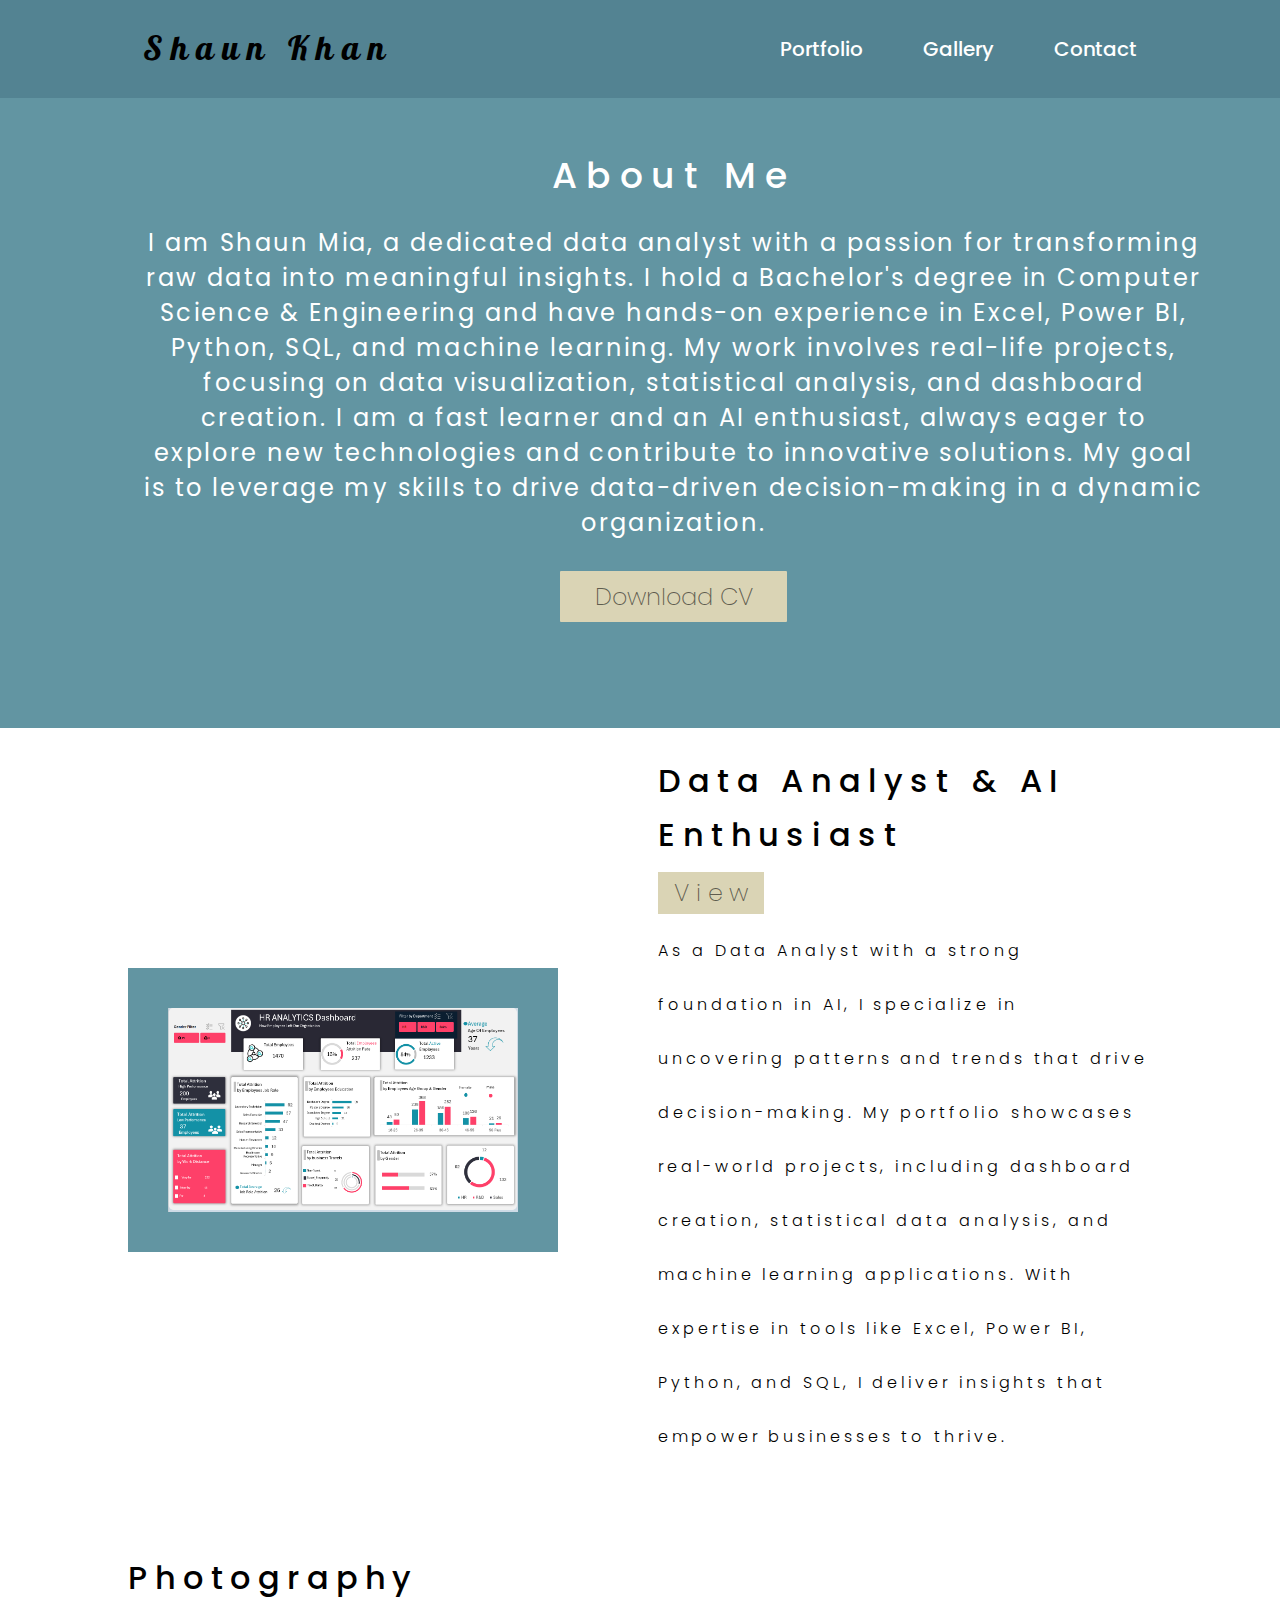
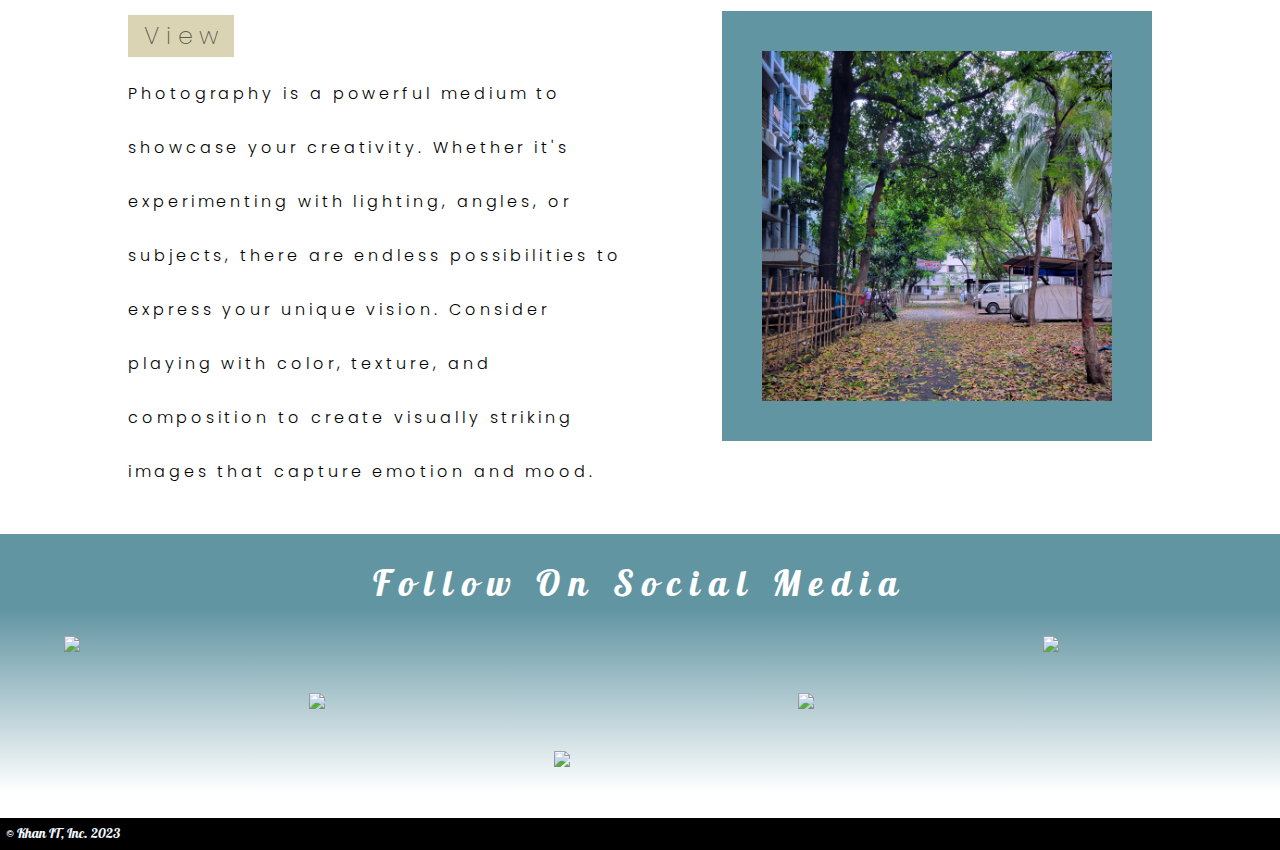
==== index.html @ d235b8f8 "Add files via upload" ====
<!DOCTYPE html>
<html lang="en">

<head>
    <meta charset="UTF-8">
    <meta http-equiv="X-UA-Compatible" content="IE=edge">
    <meta name="viewport" content="width=device-width, initial-scale=1.0">
    <title>Shaun Khan </title>

    <!-- font style-->
    <link rel="preconnect" href="https://fonts.googleapis.com">
    <link rel="preconnect" href="https://fonts.gstatic.com" crossorigin>
    <link href="https://fonts.googleapis.com/css2?family=Pattaya&family=Poppins&display=swap" rel="stylesheet">

    <!-- font awesome -->
    <link rel="stylesheet" href="https://cdnjs.cloudflare.com/ajax/libs/font-awesome/6.3.0/css/all.min.css"
        integrity="sha512-SzlrxWUlpfuzQ+pcUCosxcglQRNAq/DZjVsC0lE40xsADsfeQoEypE+enwcOiGjk/bSuGGKHEyjSoQ1zVisanQ=="
        crossorigin="anonymous" referrerpolicy="no-referrer" />

    <!-- css files -->
    <link rel="stylesheet" href="./styles/style.css">
</head>

<body>
    <!-- navigation bar -->
    <header class="header">
        <nav>
            <h2 class="nav-title"><a href="./index.html">Shaun Khan </a></h2>
            <ul class="navbar">
                <li><a class="section" href="./Portfolio.html">Portfolio</a></li>
                <li><a class="section" href="./Gallery.html">Gallery</a></li>
                <li><a class="section" href="./Contact.html">Contact</a></li>

            </ul>
        </nav>
    </header>

    <!-- my bio -->
    <section class="my_bio">
        <div class="bio_img">
            <img src="./image/shaun.jpg" alt="">
        </div>
        <div>

        </div>
        <div class="bio_text">
            <h3 class="bio_head">About Me</h3>
            <p class="bio_text">I am Shaun Mia, a dedicated data analyst with a passion for transforming raw data into meaningful insights. 
                I hold a Bachelor's degree in Computer Science & Engineering and have hands-on experience in Excel, Power BI, Python, SQL, 
                and machine learning. My work involves real-life projects, focusing on data visualization, statistical analysis, 
                and dashboard creation. I am a fast learner and an AI enthusiast, always eager to explore new technologies and contribute 
                to innovative solutions. My goal is to leverage my skills to drive data-driven decision-making in a dynamic organization.
            </p>
            <button class="bio_button"><a
                    href="https://drive.google.com/file/d/1jmgyfifZ_jBdbX8SLZ7q5-97VFwPtoEP/view?usp=sharing"
                    target="_blank">Download CV</a></button>
            <p>
                <a href="https://github.com/shaun-mia" target="_blank"><i class="fa-brands fa-github"></i></a>
                <a href="https://www.linkedin.com/in/shaun-mia" target="_blank"><i
                        class="fa-brands fa-linkedin"></i></a>
                <a href="https://twitter.com/Shaun__Khan" target="_blank"><i class="fa-brands fa-twitter"></i></a>
                <a href="https://www.facebook.com/nameisshaun" target="_blank"><i
                        class="fa-brands fa-facebook-f"></i></a>
                <a href="https://instagram.com/nameisshaun" target="_blank"><i class="fa-brands fa-instagram"></i></a>
            </p>
        </div>
    </section>


    <!-- work section -->

    <section class="work">
        <div class="work_part_1">
            <img src="./image/Dashboard_1.png">
        </div>
        <div class="work_part_2">
            <div class="work_head">
                <h3 class="work_text">Data Analyst & AI Enthusiast</h3>
                <button class="bio_button"><a href="./web_dev.html">V i e w</a></button>
            </div>
            <p class="work_details">As a Data Analyst with a strong foundation in AI, I specialize in uncovering patterns and trends that drive decision-making. 
                My portfolio showcases real-world projects, including dashboard creation, statistical data analysis, and machine learning applications. 
                With expertise in tools like Excel, Power BI, Python, and SQL, I deliver insights that empower businesses to thrive.</p>
        </div>
    </section>

    <section class="work_1">
        <div class="work_part_1">
            <img src="./image/photo.jpg">
        </div>
        <div class="work_part_2">
            <div class="work_head">
                <h3 class="work_text">Photography</h3>
                <button class="bio_button"><a href="./photography.html">V i e w</a></button>
            </div>
            <p class="work_details">Photography is a powerful medium to showcase your creativity. Whether it's
                experimenting with lighting, angles, or subjects, there are endless possibilities to express your unique
                vision. Consider playing with color, texture, and composition to create visually striking images that
                capture emotion and mood.</p>
        </div>
    </section>

    <!-- 
    Some Facts
    <section class="some-facts">
        <h3 class="facts-head">Some Facts About Me</h3>
        <p class="facts-caption">There are many variations of passages of Lorem Ipsum available, but the majority
            have suffered alteration.</p>

        <div class="facts">
            <div class="facts-items">
                <img src="./image/ribon.png" alt="" class="facts-img">
                <h3 class="facts-items-head">5</h3>
                <p class="facts-items-caption">Certificate</p>
            </div>
            <div class="facts-items">
                <img src="./image/projects.png" alt="" class="facts-img">
                <h3 class="facts-items-head">12</h3>
                <p class="facts-items-caption">Project Finished</p>
            </div>
            <div class="facts-items">
                <img src="./image/customers.png" alt="" class="facts-img">
                <h3 class="facts-items-head">0</h3>
                <p class="facts-items-caption">Clients Worked</p>
            </div>
            <div class="facts-items">
                <img src="./image/email.png" alt="" class="facts-img">
                <h3 class="facts-items-head">1120</h3>
                <p class="facts-items-caption">Email Send</p>
            </div>
        </div>
        -->
    </section>

    <!-- footer section -->
    <h3 class="footer_head">Follow On Social Media</h3>
    <section class="footer_part">
        <img class="image_1" src="./image/shaun_1.jpg">
        <img class="image_2" src="./image/shaun_2.jpg">
        <img class="image_3" src="./image/shaun_3.jpg">
        <img class="image_4" src="./image/shaun_4.jpg">
        <img class="image_5" src="./image/shaun_5.jpg">
    </section>
    <footer id="contact">
        <p>
            <a href="Tel:+8801976133731"><i class="fa-solid fa-phone"></i></a>
            <a href="mailto:shaunmia.cse@gmail.com"><i class="fa-solid fa-envelope"></i></a>
            <a href="https://github.com/shaun-mia" target="_blank"><i class="fa-brands fa-github"></i></a>
            <a href="https://www.facebook.com/nameisshaun" target="_blank"><i class="fa-brands fa-facebook-f"></i></a>
            <a href="https://instagram.com/nameisshaun" target="_blank"><i class="fa-brands fa-instagram"></i></a>
            <a href="https://twitter.com/shaun__khan" target="_blank"><i class="fa-brands fa-twitter"></i></a>
            <a href="https://www.linkedin.com/in/shaun-mia" target="_blank"><i class="fa-brands fa-linkedin"></i></a>
        </p>
    </footer>
    <div class="rights_reserved">
        <p>© Khan IT, Inc. 2023</p>
    </div>
</body>

</html>
---- styles/style.css ----
/* for all */
* {
    font-family: 'Poppins', sans-serif;
    margin: 0;
}

/* navigation bar */
nav {
    display: flex;
    justify-content: space-around;
    padding-top: 2%;
    padding-bottom: 2%;
    background-color: #538392 ;
    width: 100%;
    max-width: 100%;
}

nav ul {
    display: flex;
    align-items: center;
}

nav li {
    list-style: none;
    margin-left: 60px;
}

.section {
    text-decoration: none;
    font-style: normal;
    font-weight: 500;
    font-size: 20px;
    color: #FFFFFF;
}

.nav-title a {
    font-family: 'Pattaya', sans-serif;
    font-weight: 400;
    font-size: 34px;
    text-decoration: none;
    letter-spacing: 0.245em;
    color: #000000;
}

/* my bio */

.my_bio {
    background-color: #6295A2;
    display: flex;
    gap: 3%;
    align-items: center;
    padding-top: 4%;
    padding-bottom: 4%;
    padding-left: 6%;
    padding-right: 6%;
}

.bio_img {}

.bio_img img {
    width: 500px;
    border-radius: 50%;
}

.bio_head {
    font-weight: 500;
    font-size: 36px;
    line-height: 54px;
    letter-spacing: 0.245em;
    text-align: center;
    color: #FFFFFF;
    margin-bottom: 2%;
}

.bio_text {
    font-weight: 400;
    font-size: 24px;
    letter-spacing: 0.1em;
    text-align: center;
    color: #FFFFFF;
    margin-bottom: 3%;
}


.bio_button {
    background: #DAD4B5;
    color: rgba(0, 0, 0, 0.57);
    border-radius: 1px;
    font-weight: 200;
    font-size: 24px;
    text-align: center;
    border: 0;
    padding-top: 0.75%;
    padding-bottom: 0.75%;
    padding-left: 3.25%;
    padding-right: 3.25%;
    margin-bottom: 2%;
}

.bio_button:hover {
    background-color: none;
    border: 2px dashed salmon;
}

.bio_button a {
    text-decoration: none;
    color: rgba(0, 0, 0, 0.57);
}

.bio_text p a {
    text-decoration: none;
    color: whitesmoke;
    align-content:center
}

/* Portfoli section */

.Portfoli {
    display: flex;
    align-items: center;
    justify-content: space-around;
    gap: 100px;
    background-color: #6295A2;
    gap: 3%;
    align-items: center;
    padding-top: 4%;
    padding-bottom: 4%;
    padding-left: 6%;
    padding-right: 6%;
}


.Portfoli_text {
    font-weight: 500;
    font-size: 32px;
    line-height: 54px;
    letter-spacing: 0.245em;
    color: black;
    margin-bottom: 2%;
}

.Portfoli_details {
    font-weight: 300;
    font-size: 16px;
    line-height: 54px;
    letter-spacing: 0.245em;
    color: black;
    margin-bottom: 2%;
}

.Portfoli_part_1 img {
    width: 350px;
    padding: 40px;
    background-color: #6295A2;
}

.Portfoli_head .bio_button {
    background-color: #6295A2;
    border-radius: 0%;
}

.Portfoli_1 {
    display: flex;
    margin-top: 6%;
    margin-bottom: 2%;
    margin-left: 10%;
    margin-right: 10%;
    align-items: center;
    flex-direction: row-reverse;
    justify-content: space-around;
    gap: 100px;
}

/* footer_part */

.footer_part {
    display: flex;
    gap: 2%;
    background-image: linear-gradient(to top, white, #6295A2);
    padding-top: 2%;
    padding-bottom: 2%;
    padding-left: 5%;
    padding-right: 5%;
    justify-content: space-between;

}

.footer_part img {
    width: 15%;
}

.image_1 {
    margin-bottom: 10%;
}

.image_2 {
    margin-top: 5%;
    margin-bottom: 5%;
}

.image_3 {
    margin-top: 10%;
}

.image_4 {
    margin-top: 5%;
    margin-bottom: 5%;
}

.image_5 {
    margin-bottom: 10%;
}

.footer_head {
    font-family: 'Pattaya';
    font-weight: 200;
    font-size: 36px;
    letter-spacing: 0.245em;
    text-align: center;
    background-color: #6295A2;
    color: #FFFFFF;
    margin-bottom: 2%;
    margin-bottom: 0%;
    padding-top: 2%;
    text-align: center;
}

footer p {
    display: flex;
    align-items: center;
    justify-content: center;
    gap: 1%;
    margin-bottom: 2%;
}

footer p a {
    text-decoration: none;
    color: gray;
    font-size: larger;
}

.rights_reserved p {
    font-family: 'Pattaya';
    color: aliceblue;
    background-color: black;
    font-weight: 100;
    font-size: 14px;
    padding: 0.5%;
}


/* work section */

.work {
    display: flex;
    margin-top: 2%;
    margin-bottom: 2%;
    margin-left: 10%;
    margin-right: 10%;
    align-items: center;
    justify-content: space-around;
    gap: 100px;
}

.work_text {
    font-weight: 500;
    font-size: 32px;
    line-height: 54px;
    letter-spacing: 0.245em;
    color: black;
    margin-bottom: 2%;
}

.work_details {
    font-weight: 300;
    font-size: 16px;
    line-height: 54px;
    letter-spacing: 0.245em;
    color: black;
    margin-bottom: 2%;
}

.work_part_1 img {
    width: 350px;
    padding: 40px;
    background-color: #6295A2;
}

.work_head .bio_button {
    background-color: #DAD4B5;
    border-radius: 0%;
}

.work_1 {
    display: flex;
    margin-top: 6%;
    margin-bottom: 2%;
    margin-left: 10%;
    margin-right: 10%;
    align-items: center;
    flex-direction: row-reverse;
    justify-content: space-around;
    gap: 100px;
}


/* Some Facts */

.some-facts {}

.facts-head {
    font-weight: 600;
    font-size: 32px;
    line-height: 54px;
    color: black;
    margin-left: 10%;
}

.facts-caption {
    font-weight: 300;
    font-size: 16px;
    line-height: 54px;
    letter-spacing: 0.245em;
    color: black;
    margin-left: 10%;
    margin-bottom: 2%;
}

.facts-items:hover {
    transform: scale(1.05);
    transition: transform 0.5s;
}

.facts-items:hover {
    background-color: rgba(255, 144, 14, 0.1);
}

.facts {
    display: flex;
    gap: 3%;
    justify-content: center;
    margin-bottom: 5%;
    align-items: center;
}

.facts-img {
    margin-top: 20px;
}

.facts-items {
    border: 1px solid #FF900E;
    border-radius: 8px;
    width: 241.83px;
    height: 241.83px;
    text-align: center;
}

.facts-items-head {
    color: #424242;
    font-weight: 600;
    font-size: 45px;
    margin-top: 20px;
}

.facts-items-caption {
    color: #727272;
    font-weight: 600;
    font-size: 20px;
    margin-top: -15px;
}

/* Contact */

.contact_section {
    display: flex;
    justify-content: center;
    align-items: center;
    padding: 20px;
}

.contact_info {
    text-align: center;
    max-width: 600px;
    margin: auto;
}
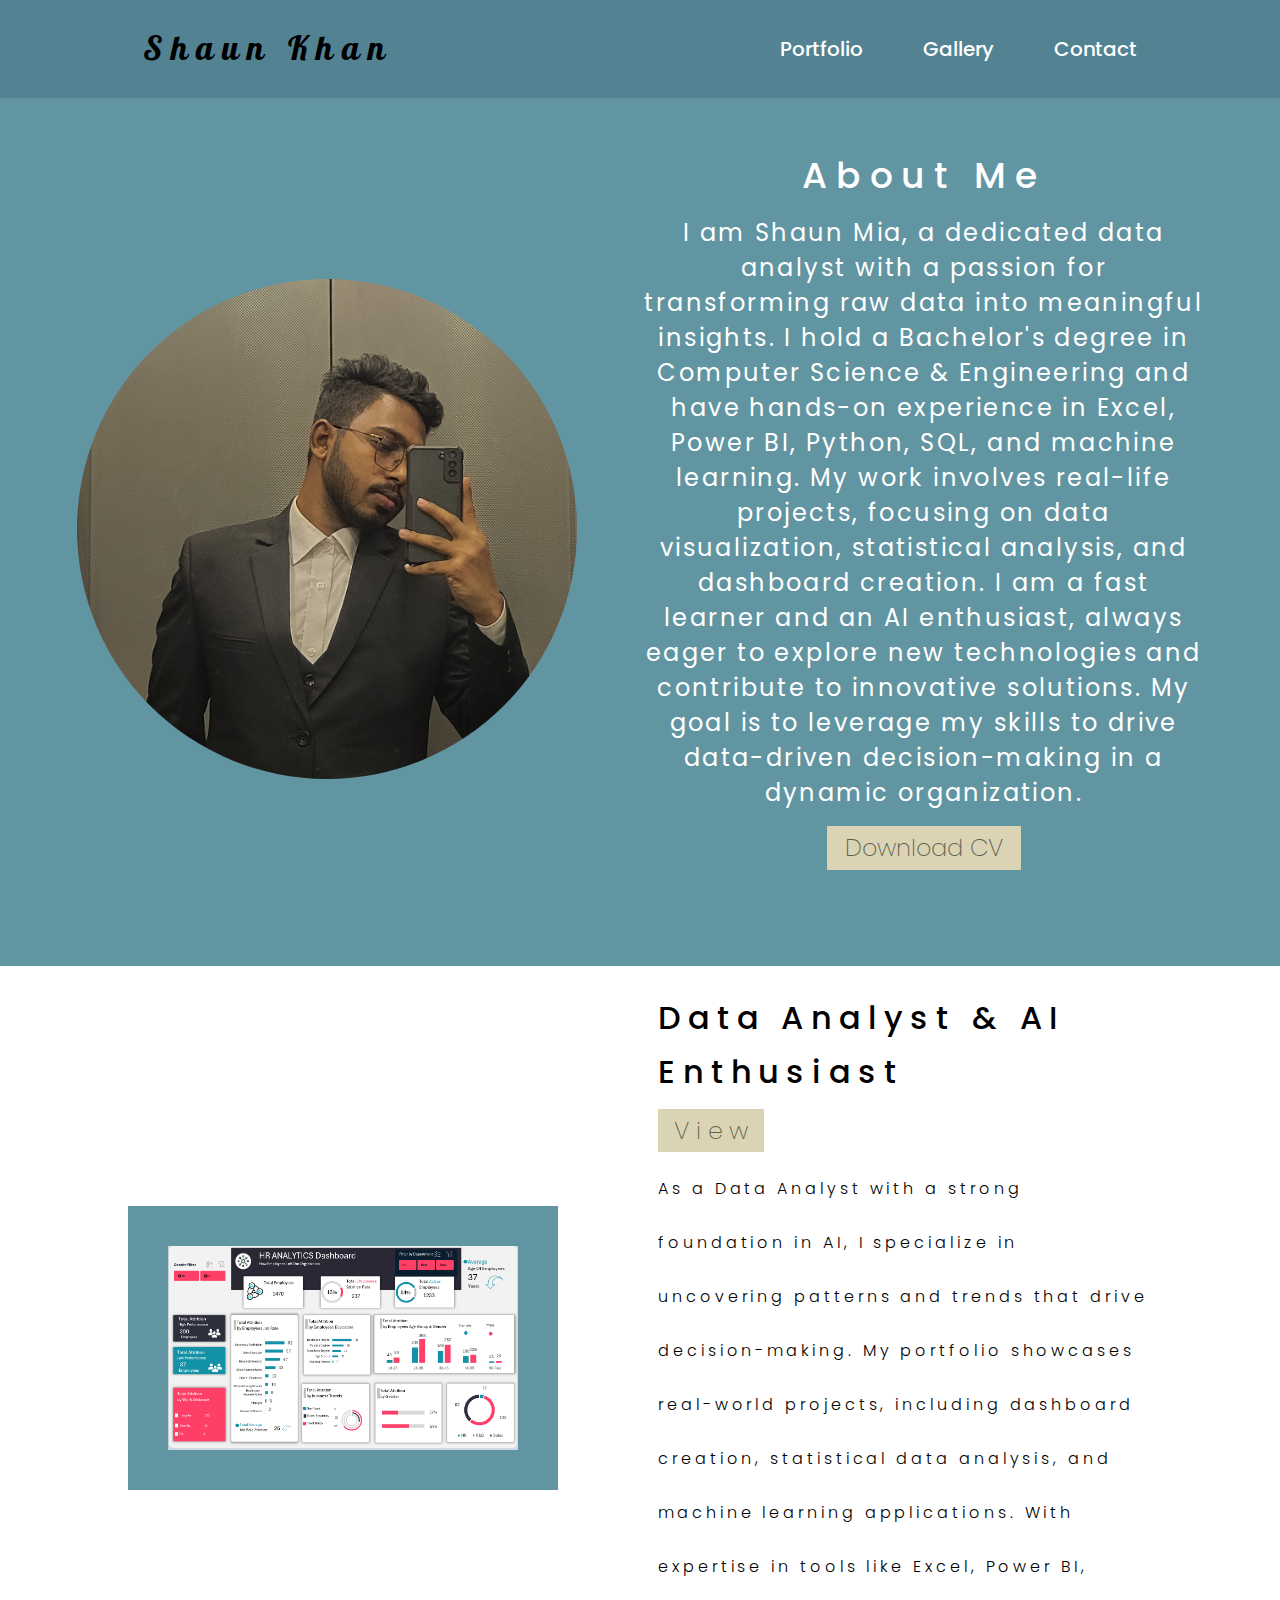
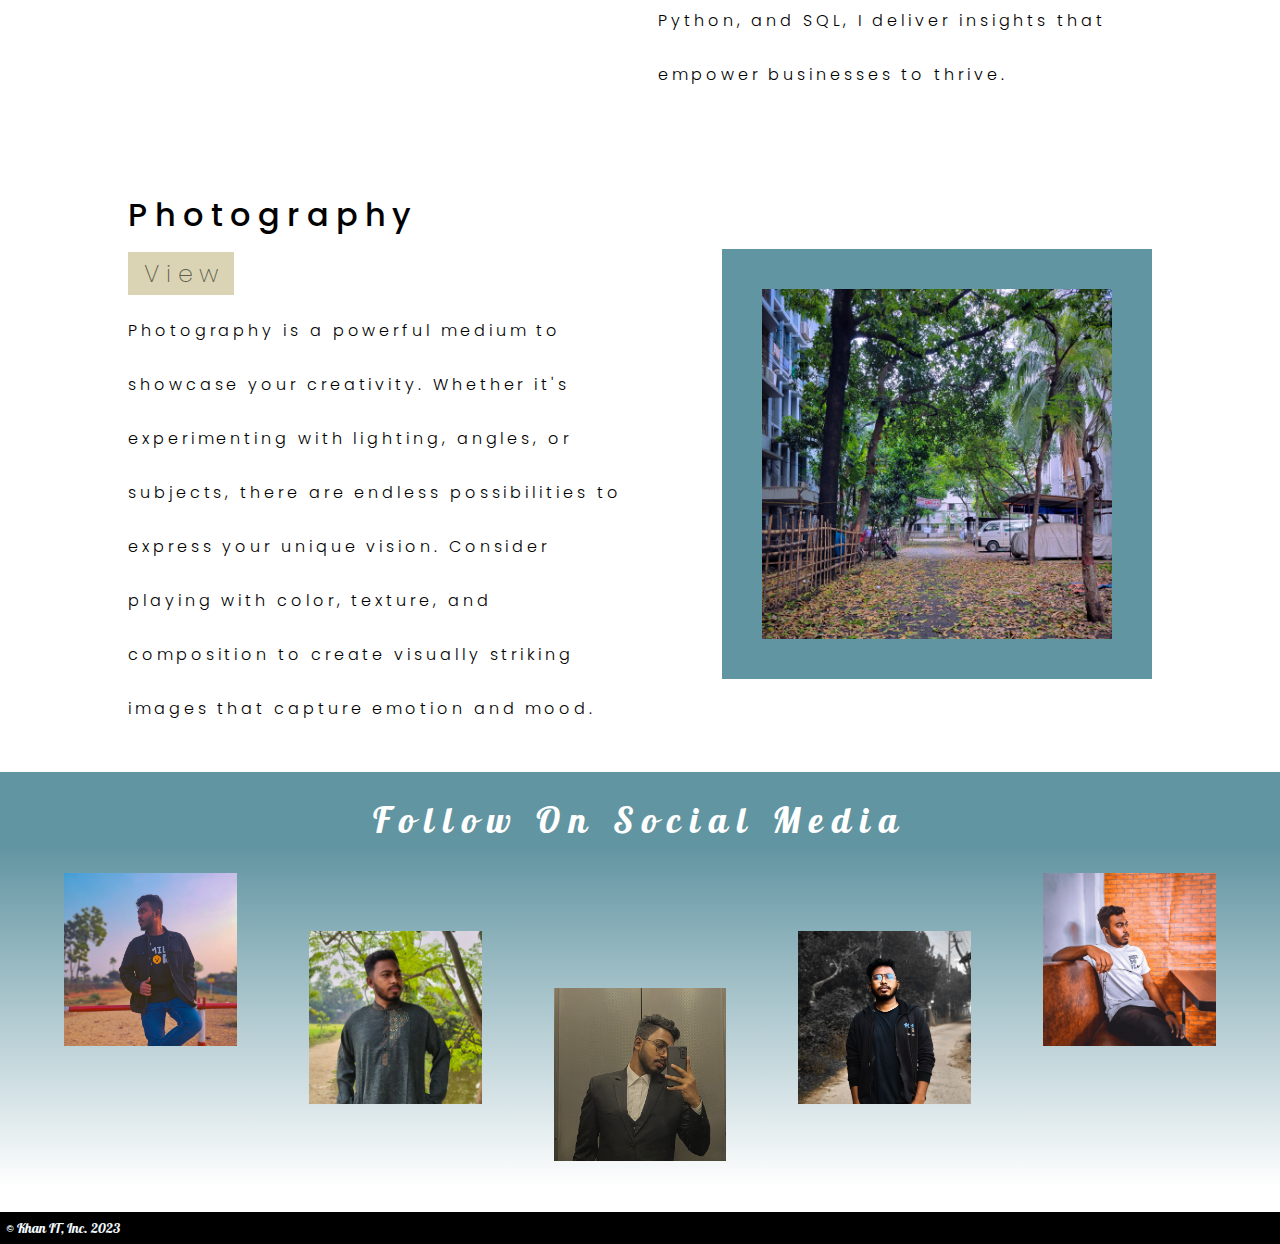
==== commit 98fb2ad1: "Update index.html" ====
--- a/index.html
+++ b/index.html
@@ -38,7 +38,7 @@
     <!-- my bio -->
     <section class="my_bio">
         <div class="bio_img">
-            <img src="./image/shaun.jpg" alt="">
+            <img src="./image/Shaun.jpg" alt="">
         </div>
         <div>
 
@@ -54,15 +54,6 @@
             <button class="bio_button"><a
                     href="https://drive.google.com/file/d/1jmgyfifZ_jBdbX8SLZ7q5-97VFwPtoEP/view?usp=sharing"
                     target="_blank">Download CV</a></button>
-            <p>
-                <a href="https://github.com/shaun-mia" target="_blank"><i class="fa-brands fa-github"></i></a>
-                <a href="https://www.linkedin.com/in/shaun-mia" target="_blank"><i
-                        class="fa-brands fa-linkedin"></i></a>
-                <a href="https://twitter.com/Shaun__Khan" target="_blank"><i class="fa-brands fa-twitter"></i></a>
-                <a href="https://www.facebook.com/nameisshaun" target="_blank"><i
-                        class="fa-brands fa-facebook-f"></i></a>
-                <a href="https://instagram.com/nameisshaun" target="_blank"><i class="fa-brands fa-instagram"></i></a>
-            </p>
         </div>
     </section>
 
@@ -76,7 +67,7 @@
         <div class="work_part_2">
             <div class="work_head">
                 <h3 class="work_text">Data Analyst & AI Enthusiast</h3>
-                <button class="bio_button"><a href="./web_dev.html">V i e w</a></button>
+                <button class="bio_button"><a href="./Portfolio.html">V i e w</a></button>
             </div>
             <p class="work_details">As a Data Analyst with a strong foundation in AI, I specialize in uncovering patterns and trends that drive decision-making. 
                 My portfolio showcases real-world projects, including dashboard creation, statistical data analysis, and machine learning applications. 
@@ -91,7 +82,7 @@
         <div class="work_part_2">
             <div class="work_head">
                 <h3 class="work_text">Photography</h3>
-                <button class="bio_button"><a href="./photography.html">V i e w</a></button>
+                <button class="bio_button"><a href="./Gallery.html">V i e w</a></button>
             </div>
             <p class="work_details">Photography is a powerful medium to showcase your creativity. Whether it's
                 experimenting with lighting, angles, or subjects, there are endless possibilities to express your unique
@@ -157,4 +148,4 @@
     </div>
 </body>
 
-</html>+</html>
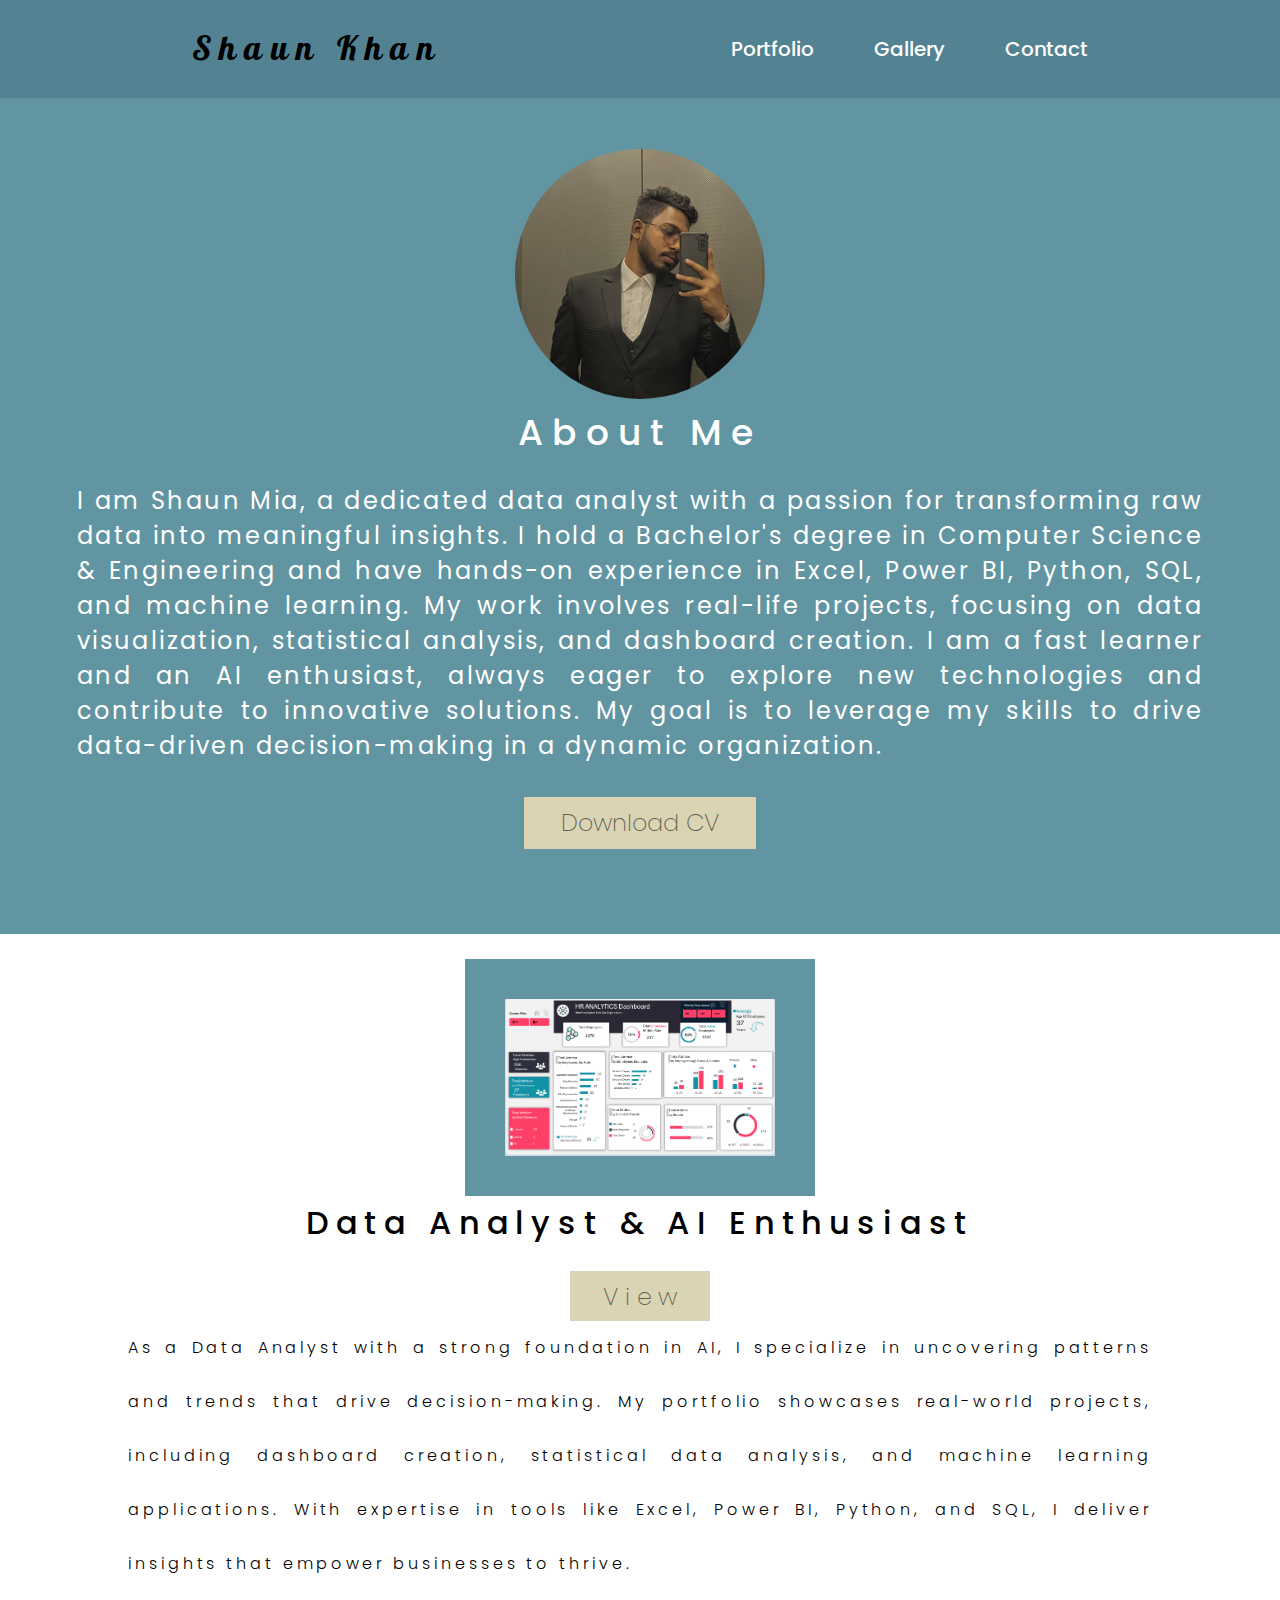
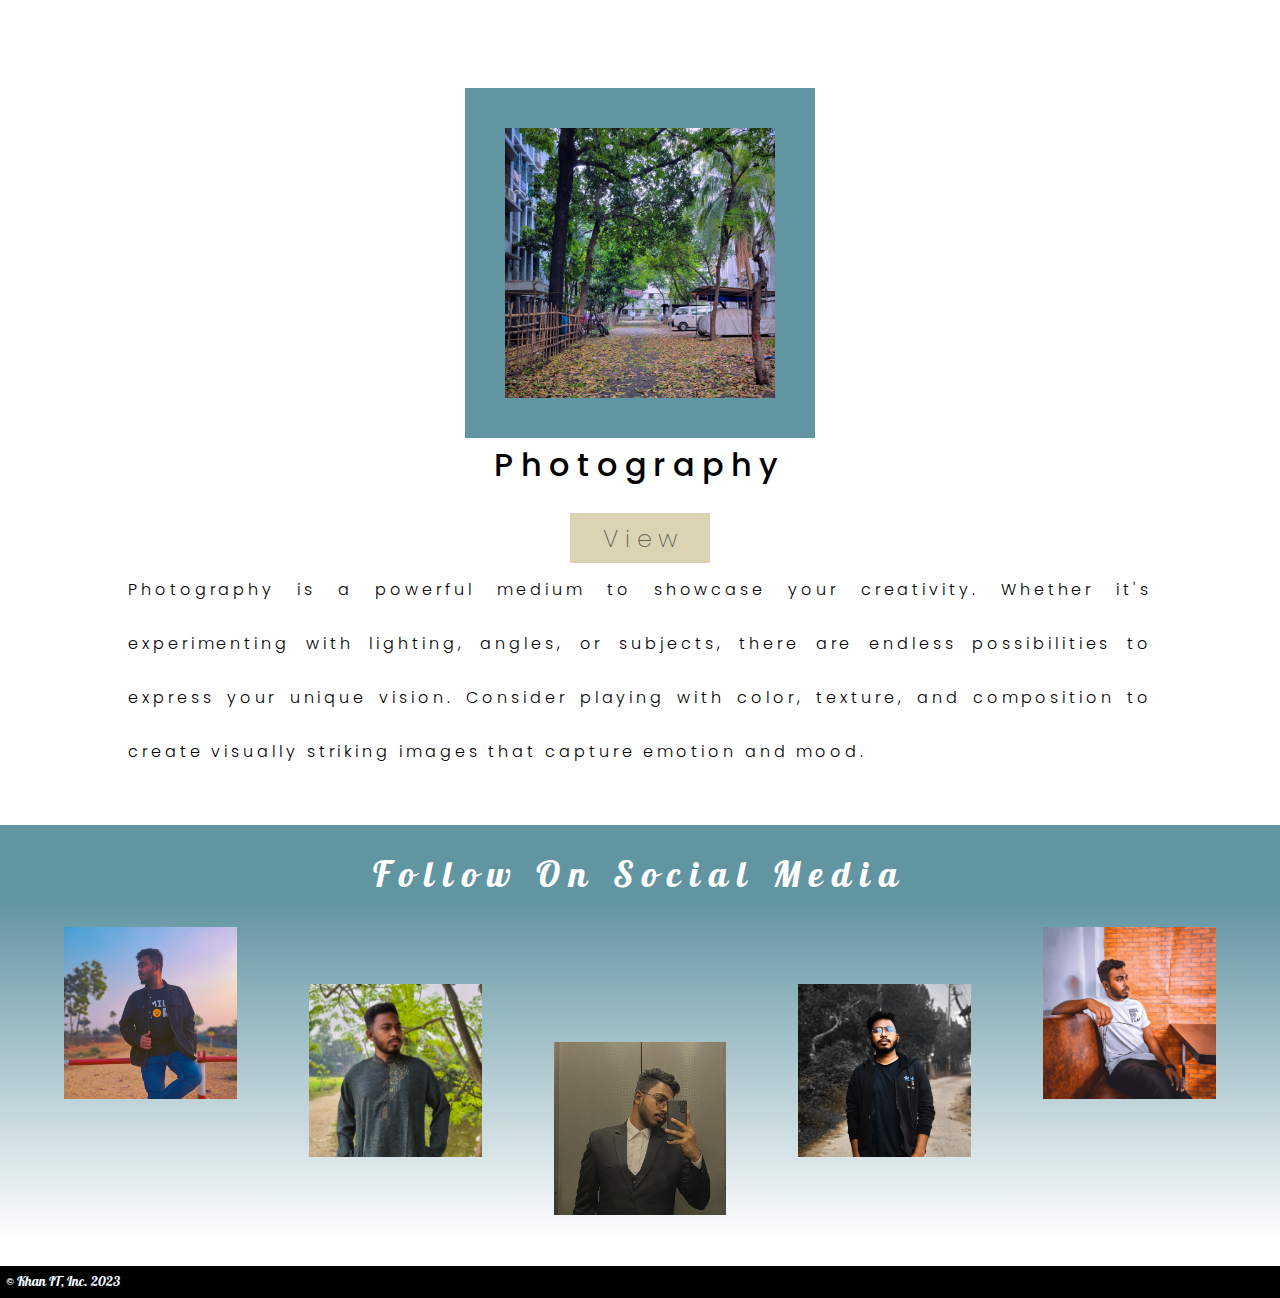
==== commit 52e8d8b3: "Update index.html" ====
--- a/index.html
+++ b/index.html
@@ -52,7 +52,7 @@
                 to innovative solutions. My goal is to leverage my skills to drive data-driven decision-making in a dynamic organization.
             </p>
             <button class="bio_button"><a
-                    href="https://drive.google.com/file/d/1jmgyfifZ_jBdbX8SLZ7q5-97VFwPtoEP/view?usp=sharing"
+                    href="https://drive.google.com/file/d/1ZMf1MwrbtR-PZMKJgoAxFKdCUxXzyrko/view?usp=sharing"
                     target="_blank">Download CV</a></button>
         </div>
     </section>
--- a/styles/style.css
+++ b/styles/style.css
@@ -2,15 +2,15 @@
 * {
     font-family: 'Poppins', sans-serif;
     margin: 0;
+    box-sizing: border-box;
 }
 
 /* navigation bar */
 nav {
     display: flex;
     justify-content: space-around;
-    padding-top: 2%;
-    padding-bottom: 2%;
-    background-color: #538392 ;
+    padding: 2% 6%;
+    background-color: #538392;
     width: 100%;
     max-width: 100%;
 }
@@ -18,6 +18,8 @@
 nav ul {
     display: flex;
     align-items: center;
+    padding: 0;
+    margin: 0;
 }
 
 nav li {
@@ -43,44 +45,14 @@
 }
 
 /* my bio */
-
 .my_bio {
     background-color: #6295A2;
     display: flex;
-    gap: 3%;
-    align-items: center;
-    padding-top: 4%;
-    padding-bottom: 4%;
-    padding-left: 6%;
-    padding-right: 6%;
-}
-
-.bio_img {}
-
-.bio_img img {
-    width: 500px;
-    border-radius: 50%;
-}
-
-.bio_head {
-    font-weight: 500;
-    font-size: 36px;
-    line-height: 54px;
-    letter-spacing: 0.245em;
-    text-align: center;
-    color: #FFFFFF;
-    margin-bottom: 2%;
-}
-
-.bio_text {
-    font-weight: 400;
-    font-size: 24px;
-    letter-spacing: 0.1em;
-    text-align: center;
-    color: #FFFFFF;
-    margin-bottom: 3%;
-}
-
+    flex-direction: column;
+    align-items: center;
+    padding: 4% 6%;
+    text-align: center;
+}
 
 .bio_button {
     background: #DAD4B5;
@@ -90,11 +62,10 @@
     font-size: 24px;
     text-align: center;
     border: 0;
-    padding-top: 0.75%;
-    padding-bottom: 0.75%;
-    padding-left: 3.25%;
-    padding-right: 3.25%;
-    margin-bottom: 2%;
+    padding: 0.75% 3.25%;
+    margin-bottom: 2%;
+    display: block;
+    margin: 0 auto; /* Center button horizontally */
 }
 
 .bio_button:hover {
@@ -107,28 +78,41 @@
     color: rgba(0, 0, 0, 0.57);
 }
 
-.bio_text p a {
-    text-decoration: none;
-    color: whitesmoke;
-    align-content:center
-}
-
-/* Portfoli section */
-
+.bio_text {
+    font-weight: 400;
+    font-size: 24px;
+    letter-spacing: 0.1em;
+    text-align: justify; /* Center text alignment */
+    color: #FFFFFF;
+    margin-bottom: 3%;
+    max-width: 100%;
+}
+
+.bio_img img {
+    width: 250px;
+    border-radius: 50%;
+}
+
+.bio_head {
+    font-weight: 500;
+    font-size: 36px;
+    text-align: center;
+    line-height: 54px;
+    letter-spacing: 0.245em;
+    color: #FFFFFF;
+    margin-bottom: 2%;
+}
+
+/* Portfolio section */
 .Portfoli {
     display: flex;
     align-items: center;
-    justify-content: space-around;
-    gap: 100px;
-    background-color: #6295A2;
-    gap: 3%;
-    align-items: center;
-    padding-top: 4%;
-    padding-bottom: 4%;
-    padding-left: 6%;
-    padding-right: 6%;
-}
-
+    justify-content: center;
+    flex-direction: column;
+    background-color: #6295A2;
+    padding: 4% 6%;
+    text-align: center;
+}
 
 .Portfoli_text {
     font-weight: 500;
@@ -152,6 +136,8 @@
     width: 350px;
     padding: 40px;
     background-color: #6295A2;
+    display: block;
+    margin: 0 auto;
 }
 
 .Portfoli_head .bio_button {
@@ -161,18 +147,13 @@
 
 .Portfoli_1 {
     display: flex;
-    margin-top: 6%;
-    margin-bottom: 2%;
-    margin-left: 10%;
-    margin-right: 10%;
-    align-items: center;
-    flex-direction: row-reverse;
-    justify-content: space-around;
-    gap: 100px;
+    margin: 6% 10% 2% 10%;
+    flex-direction: column;
+    align-items: center;
+    text-align: center;
 }
 
 /* footer_part */
-
 .footer_part {
     display: flex;
     gap: 2%;
@@ -182,7 +163,6 @@
     padding-left: 5%;
     padding-right: 5%;
     justify-content: space-between;
-
 }
 
 .footer_part img {
@@ -222,7 +202,6 @@
     margin-bottom: 2%;
     margin-bottom: 0%;
     padding-top: 2%;
-    text-align: center;
 }
 
 footer p {
@@ -248,18 +227,14 @@
     padding: 0.5%;
 }
 
-
 /* work section */
-
 .work {
     display: flex;
-    margin-top: 2%;
-    margin-bottom: 2%;
-    margin-left: 10%;
-    margin-right: 10%;
-    align-items: center;
-    justify-content: space-around;
-    gap: 100px;
+    align-items: center;
+    justify-content: center;
+    flex-direction: column;
+    margin: 2% 10%;
+    text-align: center;
 }
 
 .work_text {
@@ -269,6 +244,7 @@
     letter-spacing: 0.245em;
     color: black;
     margin-bottom: 2%;
+    text-align: center;
 }
 
 .work_details {
@@ -278,12 +254,15 @@
     letter-spacing: 0.245em;
     color: black;
     margin-bottom: 2%;
+    text-align: justify;
 }
 
 .work_part_1 img {
     width: 350px;
     padding: 40px;
     background-color: #6295A2;
+    display: block;
+    margin: 0 auto;
 }
 
 .work_head .bio_button {
@@ -293,19 +272,13 @@
 
 .work_1 {
     display: flex;
-    margin-top: 6%;
-    margin-bottom: 2%;
-    margin-left: 10%;
-    margin-right: 10%;
-    align-items: center;
-    flex-direction: row-reverse;
-    justify-content: space-around;
-    gap: 100px;
-}
-
+    margin: 6% 10% 2% 10%;
+    flex-direction: column;
+    align-items: center;
+    text-align: center;
+}
 
 /* Some Facts */
-
 .some-facts {}
 
 .facts-head {
@@ -329,9 +302,6 @@
 .facts-items:hover {
     transform: scale(1.05);
     transition: transform 0.5s;
-}
-
-.facts-items:hover {
     background-color: rgba(255, 144, 14, 0.1);
 }
 
@@ -370,7 +340,6 @@
 }
 
 /* Contact */
-
 .contact_section {
     display: flex;
     justify-content: center;
@@ -382,4 +351,91 @@
     text-align: center;
     max-width: 600px;
     margin: auto;
-}+}
+
+/* Media Queries for Responsive Design */
+@media (max-width: 1024px) {
+    .Portfoli, .work {
+        flex-direction: column;
+        align-items: center;
+        text-align: center;
+    }
+
+    .Portfoli_text, .work_text {
+        font-size: 28px;
+    }
+
+    .Portfoli_details, .work_details {
+        font-size: 14px;
+    }
+
+    .facts-head {
+        font-size: 28px;
+    }
+
+    .facts-caption {
+        font-size: 14px;
+    }
+
+    .facts-items-head {
+        font-size: 40px;
+    }
+
+    .facts-items-caption {
+        font-size: 18px;
+    }
+}
+
+@media (max-width: 768px) {
+    .nav-title a {
+        font-size: 28px;
+    }
+
+    .Portfoli_text, .work_text {
+        font-size: 24px;
+    }
+
+    .Portfoli_details, .work_details {
+        font-size: 12px;
+    }
+
+    .facts-head {
+        font-size: 24px;
+    }
+
+    .facts-caption {
+        font-size: 12px;
+    }
+
+    .facts-items-head {
+        font-size: 32px;
+    }
+
+    .facts-items-caption {
+        font-size: 16px;
+    }
+
+    .bio_img img {
+        width: 200px;
+    }
+}
+
+@media (max-width: 480px) {
+    .nav {
+        flex-direction: column;
+        align-items: center;
+    }
+
+    nav ul {
+        flex-direction: column;
+    }
+
+    nav li {
+        margin-left: 0;
+        margin-bottom: 10px;
+    }
+
+    .bio_img img {
+        width: 150px;
+    }
+}
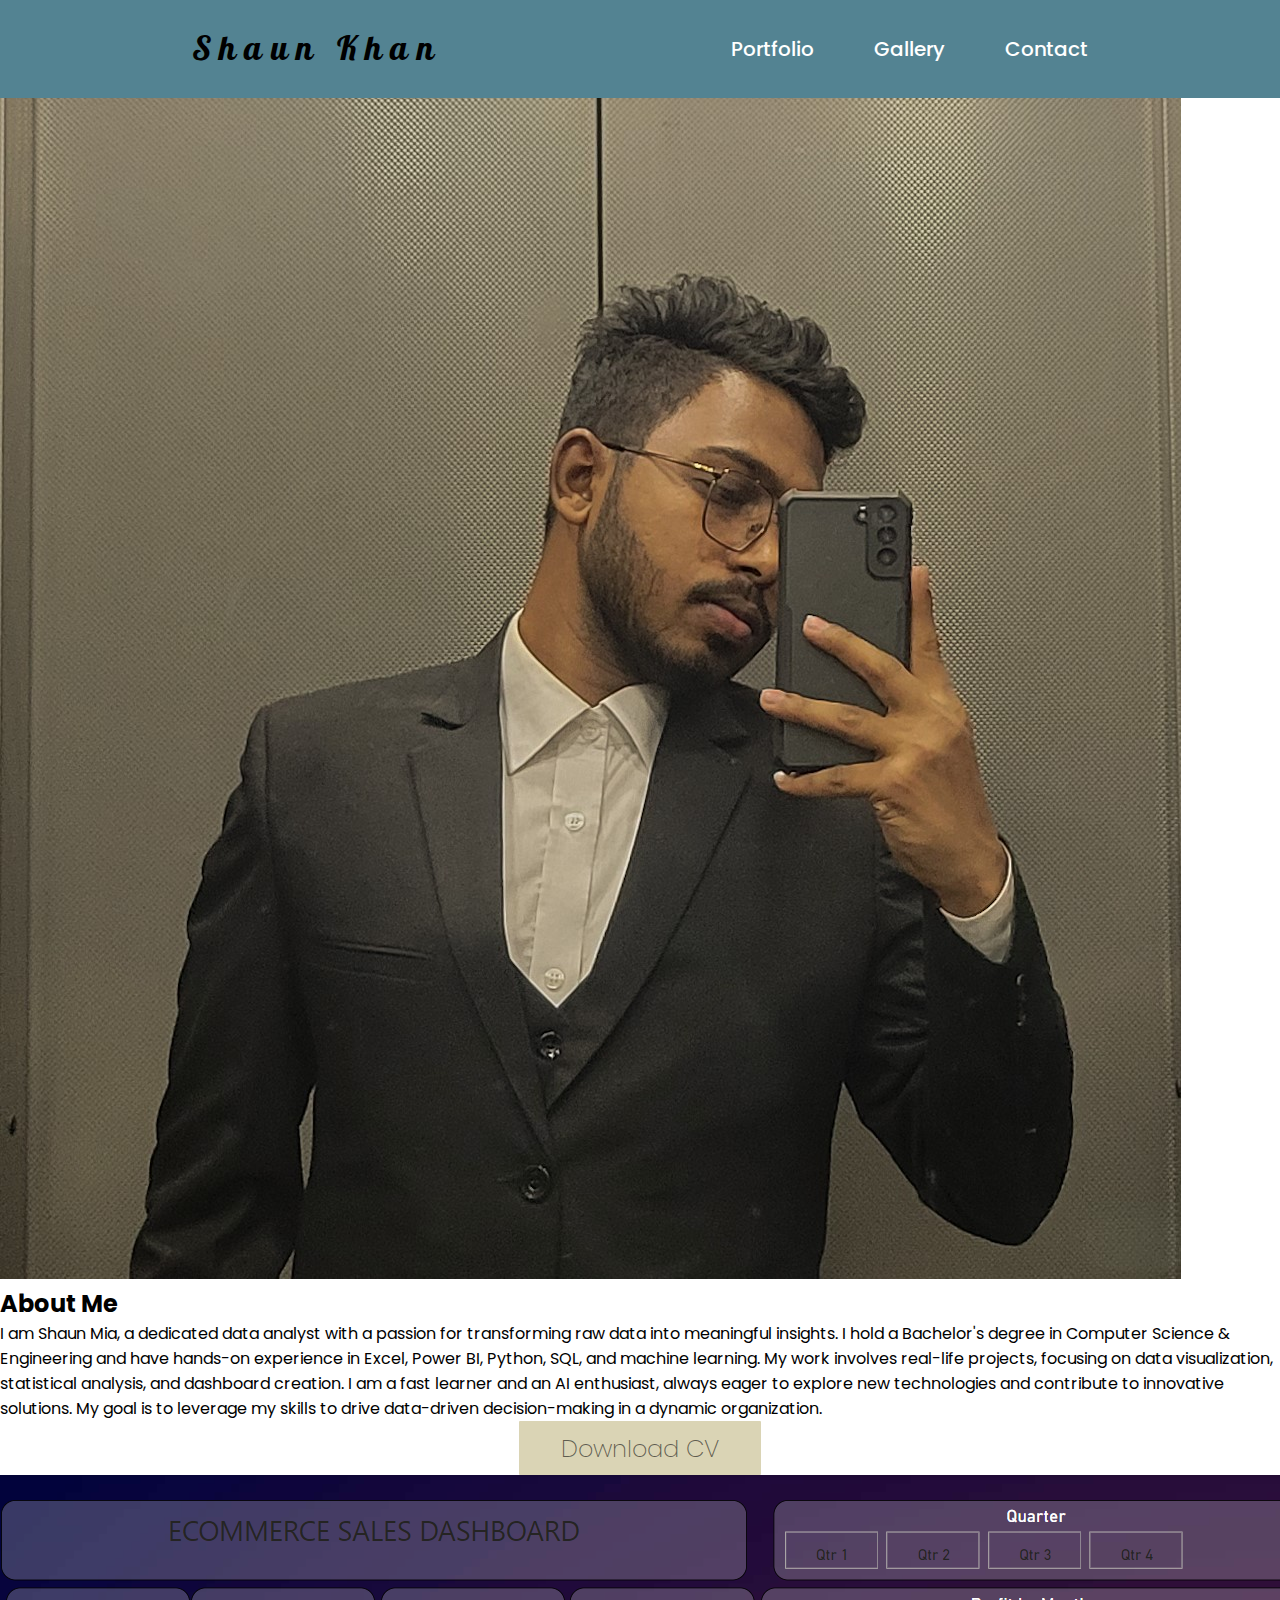
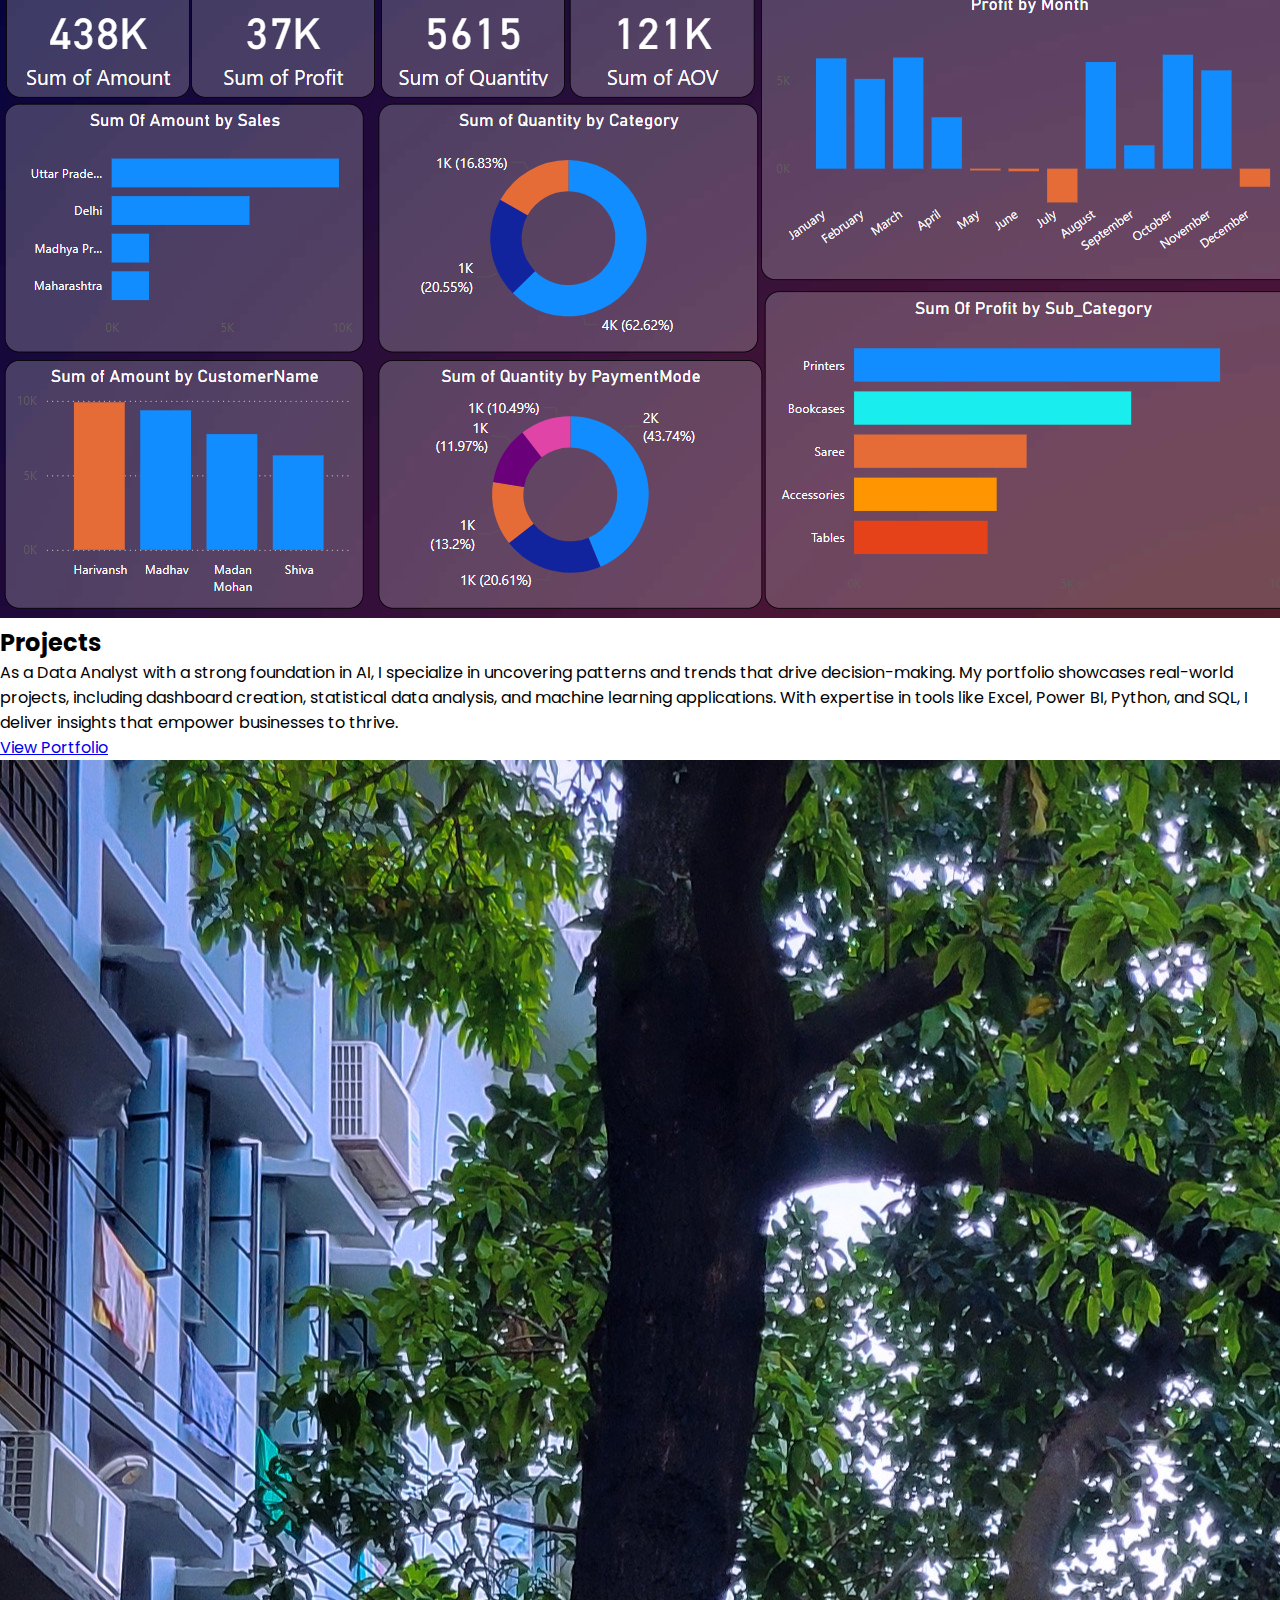
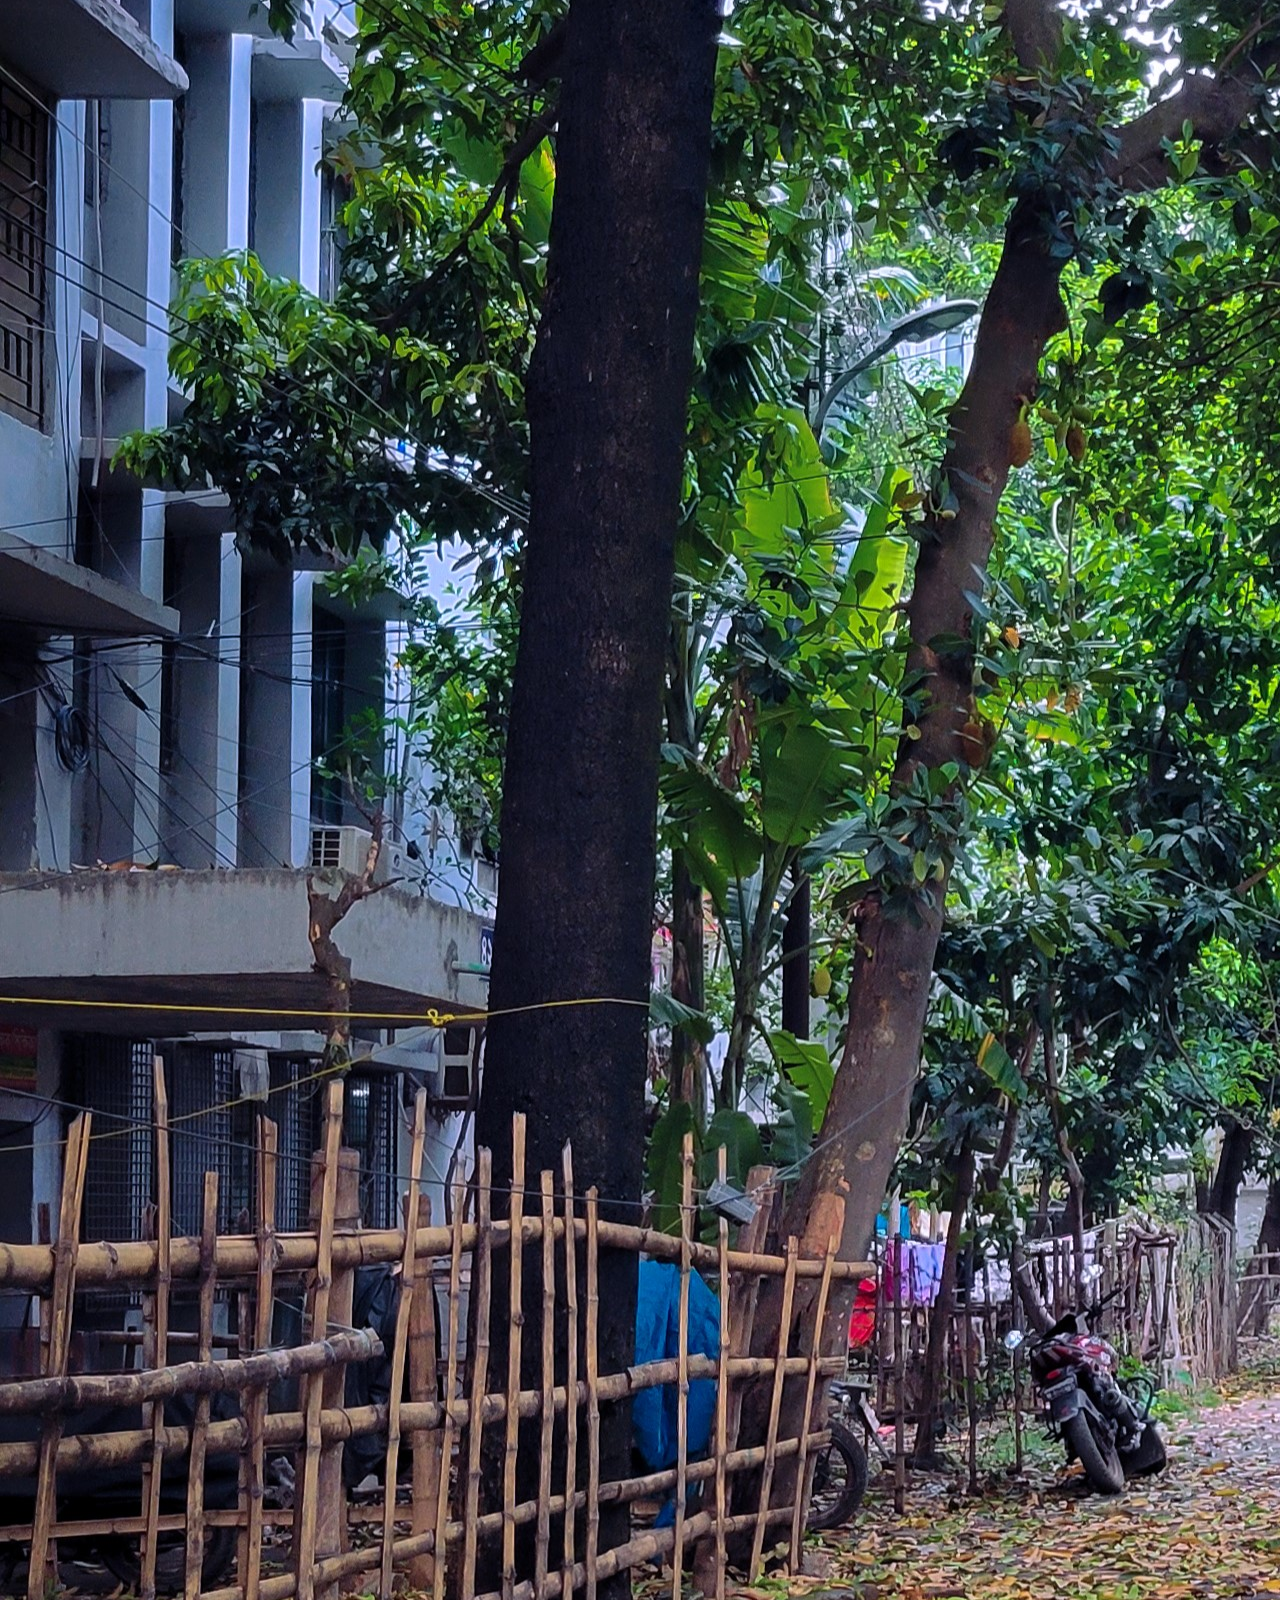
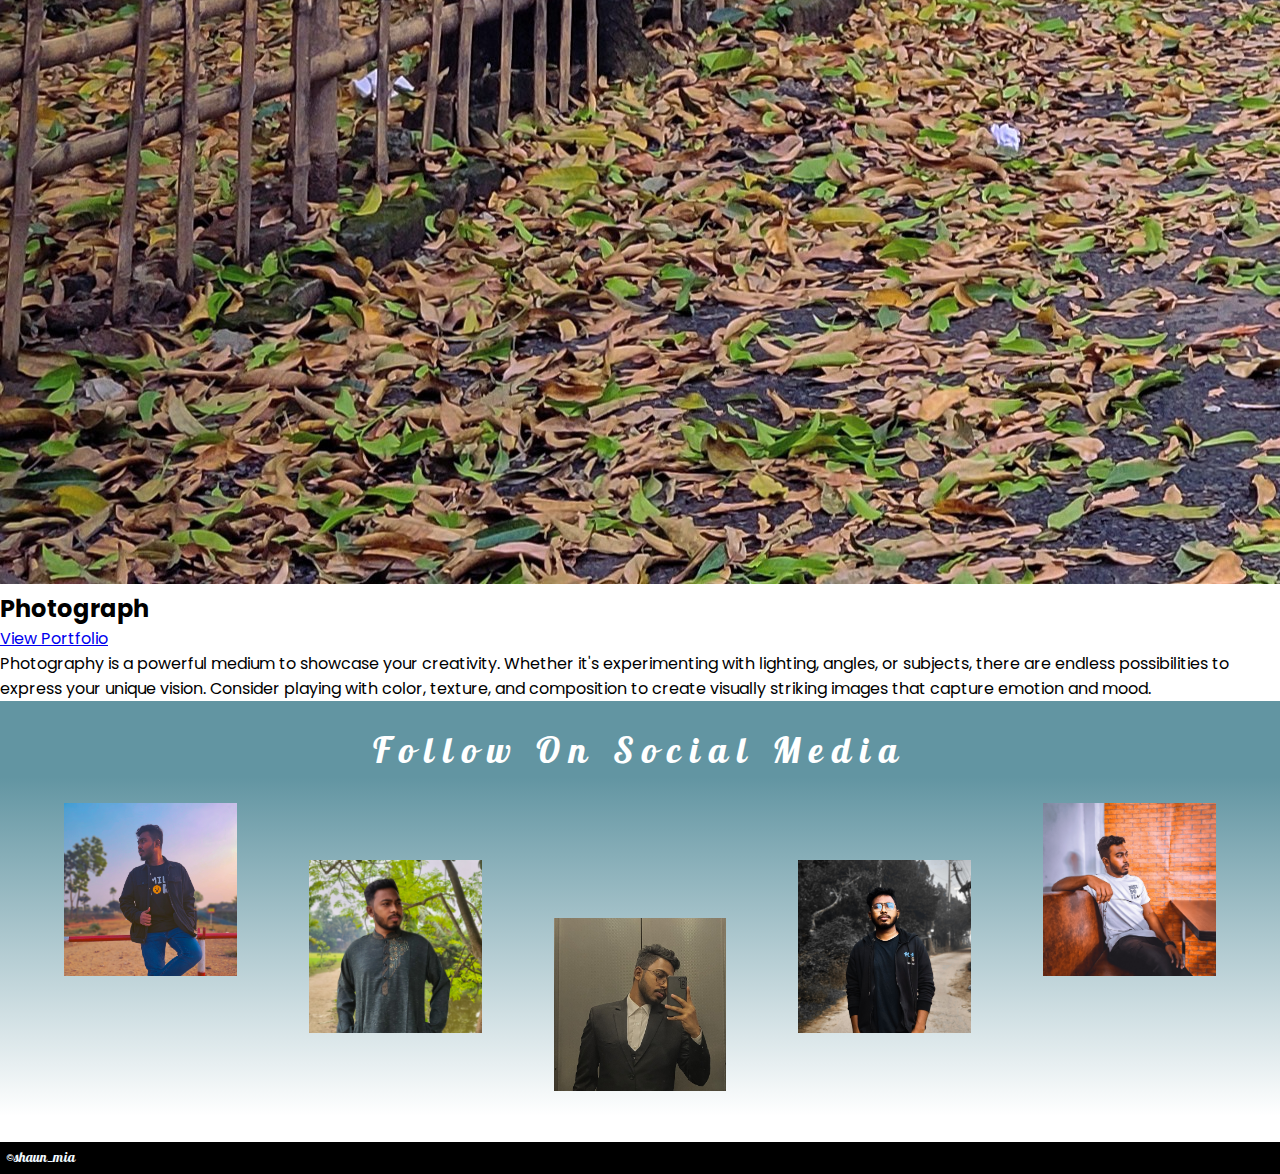
==== commit 3e4d41b2: "Update index.html" ====
--- a/index.html
+++ b/index.html
@@ -35,93 +35,65 @@
         </nav>
     </header>
 
-    <!-- my bio -->
-    <section class="my_bio">
-        <div class="bio_img">
-            <img src="./image/Shaun.jpg" alt="">
-        </div>
-        <div>
-
-        </div>
-        <div class="bio_text">
-            <h3 class="bio_head">About Me</h3>
-            <p class="bio_text">I am Shaun Mia, a dedicated data analyst with a passion for transforming raw data into meaningful insights. 
-                I hold a Bachelor's degree in Computer Science & Engineering and have hands-on experience in Excel, Power BI, Python, SQL, 
-                and machine learning. My work involves real-life projects, focusing on data visualization, statistical analysis, 
-                and dashboard creation. I am a fast learner and an AI enthusiast, always eager to explore new technologies and contribute 
-                to innovative solutions. My goal is to leverage my skills to drive data-driven decision-making in a dynamic organization.
+    <!-- About Me Section -->
+    <section class="home_container">
+        <div class="about_me">
+            <img src="./image/Shaun.jpg" alt="Shaun Mia">
+            <h2 class="about_me_header">About Me</h2>
+            <p class="about_me_text">
+                I am Shaun Mia, a dedicated data analyst with a passion for transforming raw data into
+                meaningful insights.
+                I hold a Bachelor's degree in Computer Science & Engineering and have hands-on experience in Excel,
+                Power BI, Python, SQL,
+                and machine learning. My work involves real-life projects, focusing on data visualization, statistical
+                analysis,
+                and dashboard creation. I am a fast learner and an AI enthusiast, always eager to explore new
+                technologies and contribute
+                to innovative solutions. My goal is to leverage my skills to drive data-driven decision-making in a
+                dynamic organization.
             </p>
-            <button class="bio_button"><a
-                    href="https://drive.google.com/file/d/1ZMf1MwrbtR-PZMKJgoAxFKdCUxXzyrko/view?usp=sharing"
-                    target="_blank">Download CV</a></button>
+                <button class="bio_button"><a
+                        href="https://drive.google.com/file/d/1wTofWtvx37K7Unc3TEqR_KEzYyXd-k96/view?usp=sharing"
+                        target="_blank">Download CV</a></button>
         </div>
     </section>
+    <!-- Project Section -->
+    <section class="home_container">
 
+        <div class="home_box project_box">
+            <img src="./image/Dashboard_4.png" alt="Portfolio Image">
+            <h2 class="project_header">Projects</h2>
+            <p class="home_box_description">
+                As a Data Analyst with a strong foundation in AI, I specialize in uncovering
+                patterns and trends that drive decision-making.
+                My portfolio showcases real-world projects, including dashboard creation, statistical data analysis, and
+                machine learning applications.
+                With expertise in tools like Excel, Power BI, Python, and SQL, I deliver insights that empower
+                businesses to thrive.
+            </p>
+            <a href="./Portfolio.html" class="project_button">View Portfolio</a>
+        </div>
 
-    <!-- work section -->
-
-    <section class="work">
-        <div class="work_part_1">
-            <img src="./image/Dashboard_1.png">
-        </div>
-        <div class="work_part_2">
-            <div class="work_head">
-                <h3 class="work_text">Data Analyst & AI Enthusiast</h3>
-                <button class="bio_button"><a href="./Portfolio.html">V i e w</a></button>
-            </div>
-            <p class="work_details">As a Data Analyst with a strong foundation in AI, I specialize in uncovering patterns and trends that drive decision-making. 
-                My portfolio showcases real-world projects, including dashboard creation, statistical data analysis, and machine learning applications. 
-                With expertise in tools like Excel, Power BI, Python, and SQL, I deliver insights that empower businesses to thrive.</p>
-        </div>
     </section>
 
-    <section class="work_1">
-        <div class="work_part_1">
-            <img src="./image/photo.jpg">
+    <!-- Photograph  Section -->
+    <section class="home_container">
+
+        <div class="home_box project_box">
+            <img src="./image/photo.jpg" alt="Portfolio Image">
+            <h2 class="project_header">Photograph</h2>
+            <a href="./Gallery.html" class="project_button">View Portfolio</a>
+            <p class="home_box_description">
+                Photography is a powerful medium to showcase your creativity.
+                Whether it's experimenting with lighting, angles, or subjects,
+                there are endless possibilities to express your unique vision.
+                Consider playing with color, texture, and composition to create visually
+                striking images that capture emotion and mood.
+            </p>
         </div>
-        <div class="work_part_2">
-            <div class="work_head">
-                <h3 class="work_text">Photography</h3>
-                <button class="bio_button"><a href="./Gallery.html">V i e w</a></button>
-            </div>
-            <p class="work_details">Photography is a powerful medium to showcase your creativity. Whether it's
-                experimenting with lighting, angles, or subjects, there are endless possibilities to express your unique
-                vision. Consider playing with color, texture, and composition to create visually striking images that
-                capture emotion and mood.</p>
-        </div>
+
     </section>
 
-    <!-- 
-    Some Facts
-    <section class="some-facts">
-        <h3 class="facts-head">Some Facts About Me</h3>
-        <p class="facts-caption">There are many variations of passages of Lorem Ipsum available, but the majority
-            have suffered alteration.</p>
-
-        <div class="facts">
-            <div class="facts-items">
-                <img src="./image/ribon.png" alt="" class="facts-img">
-                <h3 class="facts-items-head">5</h3>
-                <p class="facts-items-caption">Certificate</p>
-            </div>
-            <div class="facts-items">
-                <img src="./image/projects.png" alt="" class="facts-img">
-                <h3 class="facts-items-head">12</h3>
-                <p class="facts-items-caption">Project Finished</p>
-            </div>
-            <div class="facts-items">
-                <img src="./image/customers.png" alt="" class="facts-img">
-                <h3 class="facts-items-head">0</h3>
-                <p class="facts-items-caption">Clients Worked</p>
-            </div>
-            <div class="facts-items">
-                <img src="./image/email.png" alt="" class="facts-img">
-                <h3 class="facts-items-head">1120</h3>
-                <p class="facts-items-caption">Email Send</p>
-            </div>
-        </div>
-        -->
-    </section>
 
     <!-- footer section -->
     <h3 class="footer_head">Follow On Social Media</h3>
@@ -144,7 +116,7 @@
         </p>
     </footer>
     <div class="rights_reserved">
-        <p>© Khan IT, Inc. 2023</p>
+        <p>©shaun_mia</p>
     </div>
 </body>
 
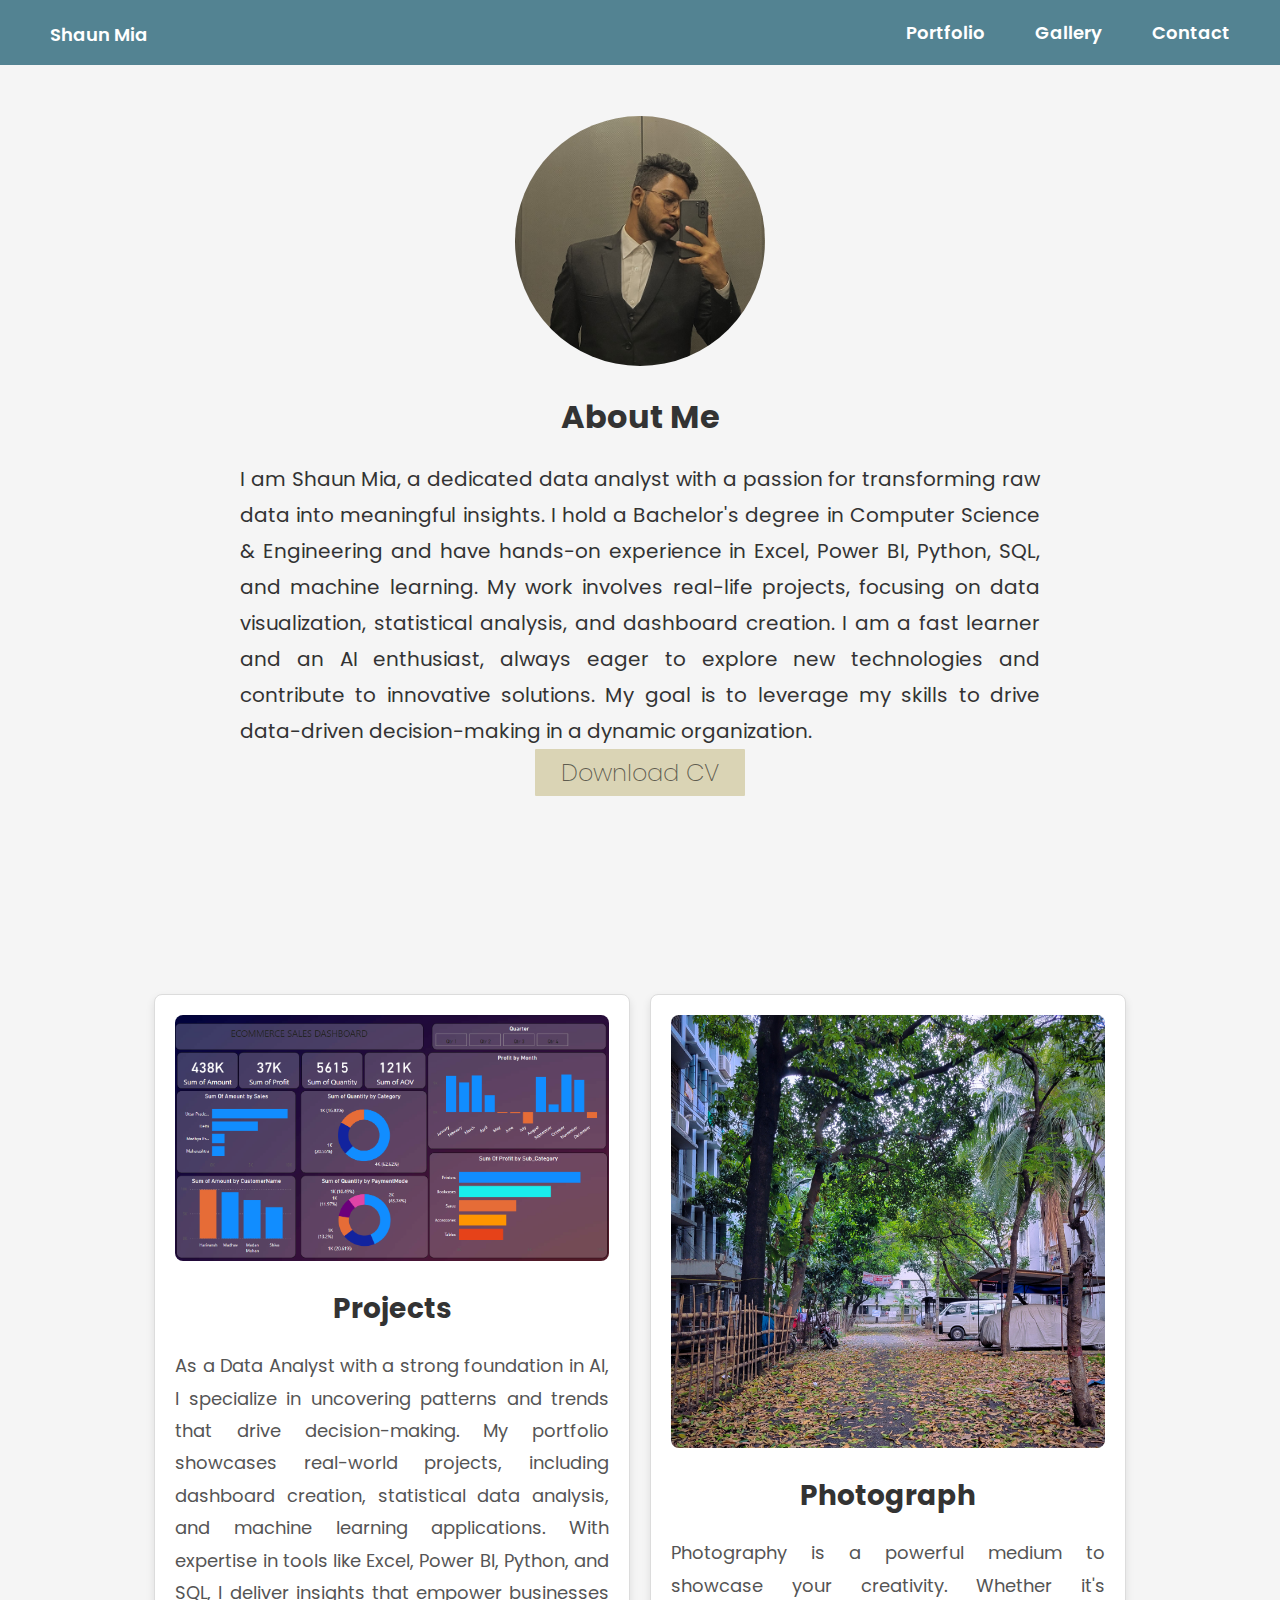
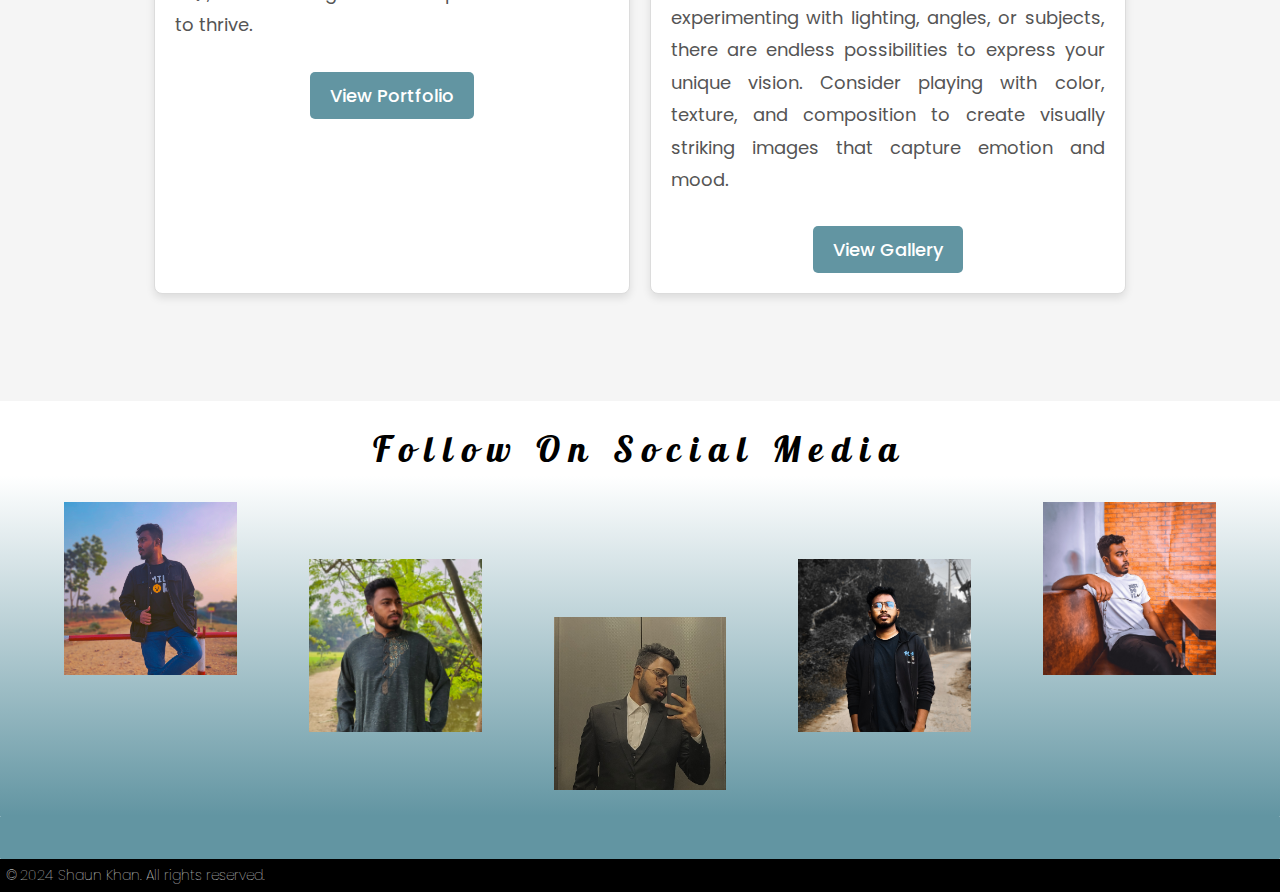
==== commit 42db487f: "Update index.html" ====
--- a/index.html
+++ b/index.html
@@ -5,32 +5,34 @@
     <meta charset="UTF-8">
     <meta http-equiv="X-UA-Compatible" content="IE=edge">
     <meta name="viewport" content="width=device-width, initial-scale=1.0">
-    <title>Shaun Khan </title>
+    <title>Shaun Mia</title>
+         <!-- add icon link -->
+     <link rel="icon" href="./image/Logo.png"
+     type="image/x-icon" />
 
-    <!-- font style-->
+    <!-- Font style -->
     <link rel="preconnect" href="https://fonts.googleapis.com">
     <link rel="preconnect" href="https://fonts.gstatic.com" crossorigin>
     <link href="https://fonts.googleapis.com/css2?family=Pattaya&family=Poppins&display=swap" rel="stylesheet">
 
-    <!-- font awesome -->
+    <!-- Font Awesome -->
     <link rel="stylesheet" href="https://cdnjs.cloudflare.com/ajax/libs/font-awesome/6.3.0/css/all.min.css"
         integrity="sha512-SzlrxWUlpfuzQ+pcUCosxcglQRNAq/DZjVsC0lE40xsADsfeQoEypE+enwcOiGjk/bSuGGKHEyjSoQ1zVisanQ=="
         crossorigin="anonymous" referrerpolicy="no-referrer" />
 
-    <!-- css files -->
+    <!-- CSS files -->
     <link rel="stylesheet" href="./styles/style.css">
 </head>
 
 <body>
-    <!-- navigation bar -->
+    <!-- Navigation Bar -->
     <header class="header">
         <nav>
-            <h2 class="nav-title"><a href="./index.html">Shaun Khan </a></h2>
+            <h2 class="nav-title"><a href="./index.html">Shaun Mia</a></h2>
             <ul class="navbar">
                 <li><a class="section" href="./Portfolio.html">Portfolio</a></li>
                 <li><a class="section" href="./Gallery.html">Gallery</a></li>
                 <li><a class="section" href="./Contact.html">Contact</a></li>
-
             </ul>
         </nav>
     </header>
@@ -42,60 +44,50 @@
             <h2 class="about_me_header">About Me</h2>
             <p class="about_me_text">
                 I am Shaun Mia, a dedicated data analyst with a passion for transforming raw data into
-                meaningful insights.
-                I hold a Bachelor's degree in Computer Science & Engineering and have hands-on experience in Excel,
-                Power BI, Python, SQL,
-                and machine learning. My work involves real-life projects, focusing on data visualization, statistical
-                analysis,
-                and dashboard creation. I am a fast learner and an AI enthusiast, always eager to explore new
-                technologies and contribute
-                to innovative solutions. My goal is to leverage my skills to drive data-driven decision-making in a
+                meaningful insights. I hold a Bachelor's degree in Computer Science & Engineering and have hands-on
+                experience in Excel,
+                Power BI, Python, SQL, and machine learning. My work involves real-life projects, focusing on data
+                visualization, statistical
+                analysis, and dashboard creation. I am a fast learner and an AI enthusiast, always eager to explore new
+                technologies and contribute to innovative solutions. My goal is to leverage my skills to drive
+                data-driven decision-making in a
                 dynamic organization.
             </p>
-                <button class="bio_button"><a
-                        href="https://drive.google.com/file/d/1wTofWtvx37K7Unc3TEqR_KEzYyXd-k96/view?usp=sharing"
-                        target="_blank">Download CV</a></button>
+            <button class="bio_button"><a href="./Shaun_Mia_Resume.pdf" target="_blank">Download CV</a></button>
         </div>
     </section>
-    <!-- Project Section -->
+
+    <!-- Projects Section -->
     <section class="home_container">
+        <div class="portfolio_container">
+            <div class="portfolio_box">
+                <img src="./image/Dashboard_4.png" alt="Portfolio Image">
+                <h2 class="portfolio_title">Projects</h2>
+                <p class="portfolio_description">
+                    As a Data Analyst with a strong foundation in AI, I specialize in uncovering
+                    patterns and trends that drive decision-making. My portfolio showcases real-world projects,
+                    including dashboard creation, statistical data analysis, and machine learning applications.
+                    With expertise in tools like Excel, Power BI, Python, and SQL, I deliver insights that empower
+                    businesses to thrive.
+                </p>
+                <a href="./Portfolio.html" class="project_button">View Portfolio</a>
+            </div>
 
-        <div class="home_box project_box">
-            <img src="./image/Dashboard_4.png" alt="Portfolio Image">
-            <h2 class="project_header">Projects</h2>
-            <p class="home_box_description">
-                As a Data Analyst with a strong foundation in AI, I specialize in uncovering
-                patterns and trends that drive decision-making.
-                My portfolio showcases real-world projects, including dashboard creation, statistical data analysis, and
-                machine learning applications.
-                With expertise in tools like Excel, Power BI, Python, and SQL, I deliver insights that empower
-                businesses to thrive.
-            </p>
-            <a href="./Portfolio.html" class="project_button">View Portfolio</a>
+            <div class="portfolio_box">
+                <img src="./image/photo.jpg" alt="Portfolio Image">
+                <h2 class="portfolio_title">Photograph</h2>
+                <p class="portfolio_description">
+                    Photography is a powerful medium to showcase your creativity. Whether it's experimenting with
+                    lighting, angles, or subjects, there are endless possibilities to express your unique vision.
+                    Consider playing with color, texture, and composition to create visually striking images that
+                    capture emotion and mood.
+                </p>
+                <a href="./Gallery.html" class="project_button">View Gallery</a>
+            </div>
         </div>
-
     </section>
 
-    <!-- Photograph  Section -->
-    <section class="home_container">
-
-        <div class="home_box project_box">
-            <img src="./image/photo.jpg" alt="Portfolio Image">
-            <h2 class="project_header">Photograph</h2>
-            <a href="./Gallery.html" class="project_button">View Portfolio</a>
-            <p class="home_box_description">
-                Photography is a powerful medium to showcase your creativity.
-                Whether it's experimenting with lighting, angles, or subjects,
-                there are endless possibilities to express your unique vision.
-                Consider playing with color, texture, and composition to create visually
-                striking images that capture emotion and mood.
-            </p>
-        </div>
-
-    </section>
-
-
-    <!-- footer section -->
+    <!-- Footer Section -->
     <h3 class="footer_head">Follow On Social Media</h3>
     <section class="footer_part">
         <img class="image_1" src="./image/shaun_1.jpg">
@@ -104,7 +96,7 @@
         <img class="image_4" src="./image/shaun_4.jpg">
         <img class="image_5" src="./image/shaun_5.jpg">
     </section>
-    <footer id="contact">
+    <footer class="contact">
         <p>
             <a href="Tel:+8801976133731"><i class="fa-solid fa-phone"></i></a>
             <a href="mailto:shaunmia.cse@gmail.com"><i class="fa-solid fa-envelope"></i></a>
@@ -115,8 +107,11 @@
             <a href="https://www.linkedin.com/in/shaun-mia" target="_blank"><i class="fa-brands fa-linkedin"></i></a>
         </p>
     </footer>
+
+
+
     <div class="rights_reserved">
-        <p>©shaun_mia</p>
+        <p>&copy; 2024 Shaun Khan. All rights reserved.</p>
     </div>
 </body>
 
--- a/styles/style.css
+++ b/styles/style.css
@@ -5,14 +5,19 @@
     box-sizing: border-box;
 }
 
-/* navigation bar */
+body {
+    background-color: #f9f9f9;
+    color: #333;
+}
+
+/* Navigation Bar */
 nav {
     display: flex;
-    justify-content: space-around;
-    padding: 2% 6%;
+    justify-content: space-between;
+    align-items: center;
+    padding: 15px 50px;
     background-color: #538392;
-    width: 100%;
-    max-width: 100%;
+    /*blue */
 }
 
 nav ul {
@@ -24,36 +29,26 @@
 
 nav li {
     list-style: none;
-    margin-left: 60px;
+    margin-left: 50px;
 }
 
 .section {
     text-decoration: none;
-    font-style: normal;
-    font-weight: 500;
-    font-size: 20px;
-    color: #FFFFFF;
+    font-weight: 600;
+    font-size: 18px;
+    color: #ffffff;
+    /* White */
 }
 
 .nav-title a {
-    font-family: 'Pattaya', sans-serif;
-    font-weight: 400;
-    font-size: 34px;
-    text-decoration: none;
-    letter-spacing: 0.245em;
-    color: #000000;
+    text-decoration: none;
+    font-weight: 600;
+    font-size: 18px;
+    color: #ffffff;
+    /* White */
 }
 
 /* my bio */
-.my_bio {
-    background-color: #6295A2;
-    display: flex;
-    flex-direction: column;
-    align-items: center;
-    padding: 4% 6%;
-    text-align: center;
-}
-
 .bio_button {
     background: #DAD4B5;
     color: rgba(0, 0, 0, 0.57);
@@ -65,7 +60,8 @@
     padding: 0.75% 3.25%;
     margin-bottom: 2%;
     display: block;
-    margin: 0 auto; /* Center button horizontally */
+    margin: 0 auto;
+    /* Center button horizontally */
 }
 
 .bio_button:hover {
@@ -82,7 +78,8 @@
     font-weight: 400;
     font-size: 24px;
     letter-spacing: 0.1em;
-    text-align: justify; /* Center text alignment */
+    text-align: justify;
+    /* Center text alignment */
     color: #FFFFFF;
     margin-bottom: 3%;
     max-width: 100%;
@@ -103,61 +100,239 @@
     margin-bottom: 2%;
 }
 
-/* Portfolio section */
-.Portfoli {
-    display: flex;
-    align-items: center;
-    justify-content: center;
-    flex-direction: column;
-    background-color: #6295A2;
-    padding: 4% 6%;
-    text-align: center;
-}
-
-.Portfoli_text {
-    font-weight: 500;
-    font-size: 32px;
-    line-height: 54px;
-    letter-spacing: 0.245em;
-    color: black;
-    margin-bottom: 2%;
-}
-
-.Portfoli_details {
-    font-weight: 300;
-    font-size: 16px;
-    line-height: 54px;
-    letter-spacing: 0.245em;
-    color: black;
-    margin-bottom: 2%;
-}
-
-.Portfoli_part_1 img {
-    width: 350px;
-    padding: 40px;
-    background-color: #6295A2;
-    display: block;
-    margin: 0 auto;
-}
-
-.Portfoli_head .bio_button {
-    background-color: #6295A2;
-    border-radius: 0%;
-}
-
-.Portfoli_1 {
-    display: flex;
-    margin: 6% 10% 2% 10%;
+
+/* Project Box*/
+
+.home_container {
+    display: flex;
     flex-direction: column;
     align-items: center;
-    text-align: center;
+    padding: 4% 6%; 
+    background-color: #F5F5F5;
+    /* Light background color */
+}
+
+.about_me {
+    text-align: center;
+    max-width: 800px;
+    margin-bottom: 40px;
+}
+
+.about_me img {
+    width: 250px;
+    /* Adjust based on preference */
+    border-radius: 50%;
+    margin-bottom: 20px;
+}
+
+.about_me_header {
+    font-size: 32px;
+    margin-bottom: 20px;
+    color: #333;
+    /* Darker color for header */
+}
+
+.about_me_text {
+    font-size: 20px;
+    line-height: 1.8;
+    color: #333;
+    text-align: justify;
+}
+
+.home_box {
+    background-color: #ffffff;
+    border: 1px solid #dcdcdc;
+    border-radius: 8px;
+    padding: 20px;
+    margin: 20px;
+    text-align: center;
+    max-width: 800px;
+    box-shadow: 0 4px 8px rgba(0, 0, 0, 0.1);
+}
+
+.home_box img {
+    width: 100%;
+    border-radius: 8px;
+    margin-bottom: 20px;
+}
+
+.home_box_description {
+    font-size: 18px;
+    line-height: 1.8;
+    color: #555;
+    margin-bottom: 20px;
+    text-align: justify;
+}
+
+.home_box_button,
+.project_button {
+    display: inline-block;
+    background-color: #6295A2;
+    color: #ffffff;
+    font-size: 18px;
+    font-weight: 500;
+    padding: 10px 20px;
+    border-radius: 5px;
+    text-decoration: none;
+    margin-top: 10px;
+}
+
+.home_box_button:hover,
+.project_button:hover {
+    background-color: #507a8f;
+}
+
+/* social media icons */
+.social_media_box {
+    text-align: center;
+    max-width: 800px;
+    margin: 0 auto;
+}
+
+.social_media_icons {
+    display: flex;
+    justify-content: center;
+    gap: 20px;
+    flex-wrap: wrap;
+}
+
+.social_media_icons img {
+    width: 40px;
+    /* Adjust based on preference */
+    height: 40px;
+}
+
+/* Portfolio Page */
+
+.portfolio_heading {
+    text-align: center;
+    color: #538392;
+    margin-top: 2rem;
+    margin-bottom: 2rem;
+    font-size: 2rem;
+    /* Adjust as needed */
+}
+
+.portfolio_container {
+    display: flex;
+    flex-wrap: wrap;
+    /* Allows items to wrap to the next line */
+    justify-content: center;
+    padding: 4% 6%;
+    background-color: #F5F5F5;
+    /* Light background color */
+}
+
+.portfolio_box {
+    background-color: #ffffff;
+    border: 1px solid #dcdcdc;
+    border-radius: 8px;
+    padding: 20px;
+    width: calc(50% - 20px);
+    /* Adjust width to fit two items per row with margin */
+    margin: 10px;
+    /* Add margin to create space between items */
+    text-align: center;
+    box-shadow: 0 4px 8px rgba(0, 0, 0, 0.1);
+}
+
+.portfolio_box img {
+    width: 100%;
+    border-radius: 8px;
+    margin-bottom: 20px;
+}
+
+.portfolio_title {
+    font-size: 28px;
+    margin-bottom: 20px;
+    color: #333;
+    /* Darker color for title */
+}
+
+.portfolio_description {
+    font-size: 18px;
+    line-height: 1.8;
+    color: #555;
+    text-align: justify;
+    margin-bottom: 20px;
+}
+
+.view_project_button {
+    display: inline-block;
+    background-color: #6295A2;
+    color: #ffffff;
+    font-size: 18px;
+    font-weight: 500;
+    padding: 10px 20px;
+    border-radius: 5px;
+    text-decoration: none;
+    margin-top: 10px;
+}
+
+.view_project_button:hover {
+    background-color: #507a8f;
+}
+
+
+/* Contact Page */
+.contact_page {
+    display: flex;
+    justify-content: center;
+    align-items: center;
+    min-height: 80vh; /* Ensure the box is vertically centered */
+    padding: 50px 20px;
+}
+
+.contact_box {
+    background-color: #ffffff;
+    border-radius: 8px;
+    box-shadow: 0 4px 8px rgba(0, 0, 0, 0.1);
+    padding: 30px;
+    width: 100%;
+    max-width: 800px;
+    text-align: center;
+}
+
+.contact_header {
+    font-size: 32px;
+    margin-bottom: 20px;
+    color: #1a237e;
+}
+
+.contact_info {
+    text-align: justify;
+    font-size: 20px;
+    line-height: 1.8;
+    color: #333;
+}
+
+.contact_info p {
+    margin-bottom: 20px;
+}
+
+.social_icons {
+    display: flex;
+    justify-content: center;
+    gap: 15px;
+    flex-wrap: wrap;
+}
+
+.social_icons a {
+    display: inline-block;
+    width: 40px; /* Adjust based on preference */
+    height: 40px;
+}
+
+.social_icons img {
+    width: 100%;
+    height: auto;
 }
 
 /* footer_part */
 .footer_part {
     display: flex;
     gap: 2%;
-    background-image: linear-gradient(to top, white, #6295A2);
+    background-image: linear-gradient(to top, #6295A2, #ffffff);
     padding-top: 2%;
     padding-bottom: 2%;
     padding-left: 5%;
@@ -197,8 +372,8 @@
     font-size: 36px;
     letter-spacing: 0.245em;
     text-align: center;
-    background-color: #6295A2;
-    color: #FFFFFF;
+    background-color: #ffffff;
+    color: #000000;
     margin-bottom: 2%;
     margin-bottom: 0%;
     padding-top: 2%;
@@ -214,220 +389,75 @@
 
 footer p a {
     text-decoration: none;
-    color: gray;
+    color: rgb(255, 255, 255);
     font-size: larger;
 }
 
+.contact {
+    background: #6295A2;
+    color: rgba(0, 0, 0, 0.57);
+    border-radius: 1px;
+    font-weight: 200;
+    font-size: 24px;
+    text-align: center;
+    border: 0;
+    padding: 0.75% 3.25%;
+    margin-bottom: 2%;
+    display: block;
+    margin: 0 auto;
+    /* Center button horizontally */
+}
+
 .rights_reserved p {
-    font-family: 'Pattaya';
-    color: aliceblue;
-    background-color: black;
+    font-family: 'Poppins', sans-serif;
+    color: rgb(255, 255, 255);
+    background-color: rgb(0, 0, 0);
     font-weight: 100;
     font-size: 14px;
     padding: 0.5%;
 }
 
-/* work section */
-.work {
-    display: flex;
-    align-items: center;
-    justify-content: center;
-    flex-direction: column;
-    margin: 2% 10%;
-    text-align: center;
-}
-
-.work_text {
-    font-weight: 500;
-    font-size: 32px;
-    line-height: 54px;
-    letter-spacing: 0.245em;
-    color: black;
-    margin-bottom: 2%;
-    text-align: center;
-}
-
-.work_details {
-    font-weight: 300;
-    font-size: 16px;
-    line-height: 54px;
-    letter-spacing: 0.245em;
-    color: black;
-    margin-bottom: 2%;
-    text-align: justify;
-}
-
-.work_part_1 img {
-    width: 350px;
-    padding: 40px;
-    background-color: #6295A2;
-    display: block;
-    margin: 0 auto;
-}
-
-.work_head .bio_button {
-    background-color: #DAD4B5;
-    border-radius: 0%;
-}
-
-.work_1 {
-    display: flex;
-    margin: 6% 10% 2% 10%;
-    flex-direction: column;
-    align-items: center;
-    text-align: center;
-}
-
-/* Some Facts */
-.some-facts {}
-
-.facts-head {
-    font-weight: 600;
-    font-size: 32px;
-    line-height: 54px;
-    color: black;
-    margin-left: 10%;
-}
-
-.facts-caption {
-    font-weight: 300;
-    font-size: 16px;
-    line-height: 54px;
-    letter-spacing: 0.245em;
-    color: black;
-    margin-left: 10%;
-    margin-bottom: 2%;
-}
-
-.facts-items:hover {
-    transform: scale(1.05);
-    transition: transform 0.5s;
-    background-color: rgba(255, 144, 14, 0.1);
-}
-
-.facts {
-    display: flex;
-    gap: 3%;
-    justify-content: center;
-    margin-bottom: 5%;
-    align-items: center;
-}
-
-.facts-img {
-    margin-top: 20px;
-}
-
-.facts-items {
-    border: 1px solid #FF900E;
-    border-radius: 8px;
-    width: 241.83px;
-    height: 241.83px;
-    text-align: center;
-}
-
-.facts-items-head {
-    color: #424242;
-    font-weight: 600;
-    font-size: 45px;
-    margin-top: 20px;
-}
-
-.facts-items-caption {
-    color: #727272;
-    font-weight: 600;
-    font-size: 20px;
-    margin-top: -15px;
-}
-
-/* Contact */
-.contact_section {
-    display: flex;
-    justify-content: center;
-    align-items: center;
-    padding: 20px;
-}
-
-.contact_info {
-    text-align: center;
-    max-width: 600px;
-    margin: auto;
-}
-
-/* Media Queries for Responsive Design */
-@media (max-width: 1024px) {
-    .Portfoli, .work {
+
+/* Responsive Design Adjustments */
+
+/* Tablet (768px and below) */
+@media (max-width: 768px) {
+    nav ul {
         flex-direction: column;
         align-items: center;
-        text-align: center;
-    }
-
-    .Portfoli_text, .work_text {
-        font-size: 28px;
-    }
-
-    .Portfoli_details, .work_details {
-        font-size: 14px;
-    }
-
-    .facts-head {
-        font-size: 28px;
-    }
-
-    .facts-caption {
-        font-size: 14px;
-    }
-
-    .facts-items-head {
-        font-size: 40px;
-    }
-
-    .facts-items-caption {
-        font-size: 18px;
-    }
-}
-
-@media (max-width: 768px) {
-    .nav-title a {
-        font-size: 28px;
-    }
-
-    .Portfoli_text, .work_text {
-        font-size: 24px;
-    }
-
-    .Portfoli_details, .work_details {
-        font-size: 12px;
-    }
-
-    .facts-head {
-        font-size: 24px;
-    }
-
-    .facts-caption {
-        font-size: 12px;
-    }
-
-    .facts-items-head {
-        font-size: 32px;
-    }
-
-    .facts-items-caption {
-        font-size: 16px;
-    }
-
-    .bio_img img {
-        width: 200px;
-    }
-}
-
+    }
+
+    .home_box,
+    .portfolio_box {
+        width: 100%;
+        padding: 15px;
+        margin: 10px;
+    }
+
+    .about_me img {
+        width: 150px;
+    }
+
+    .portfolio_container {
+        padding: 10px;
+    }
+
+    .home_box img,
+    .portfolio_box img {
+        width: 100%;
+    }
+}
+
+/* Mobile (480px and below) */
 @media (max-width: 480px) {
-    .nav {
+    nav {
         flex-direction: column;
         align-items: center;
     }
 
     nav ul {
         flex-direction: column;
+        align-items: center;
     }
 
     nav li {
@@ -435,7 +465,27 @@
         margin-bottom: 10px;
     }
 
-    .bio_img img {
-        width: 150px;
-    }
-}
+    .about_me img {
+        width: 100px;
+    }
+
+    .home_box img,
+    .portfolio_box img {
+        width: 100%;
+    }
+
+    .home_box,
+    .portfolio_box {
+        width: 100%;
+    }
+
+    .bio_text {
+        font-size: 18px;
+    }
+    
+    .project_button,
+    .home_box_button {
+        font-size: 14px;
+        padding: 8px 12px;
+    }
+}
